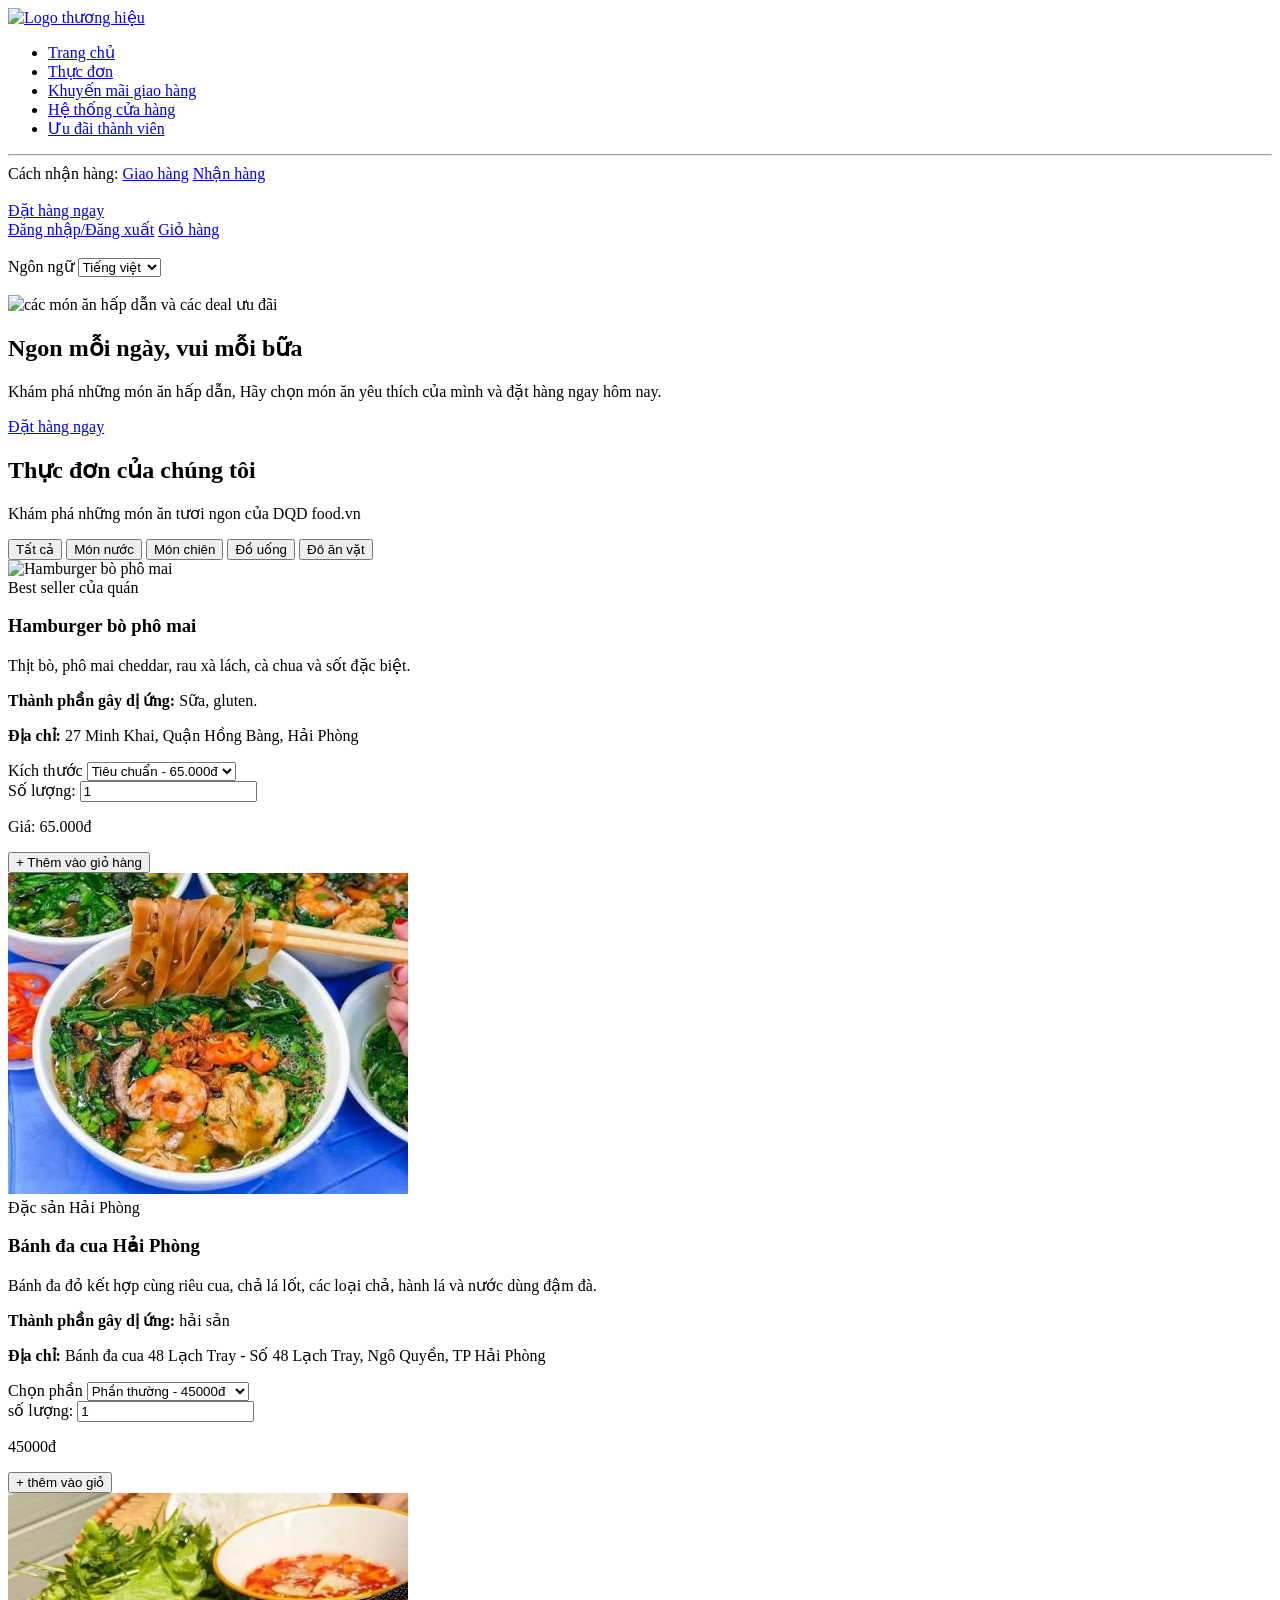
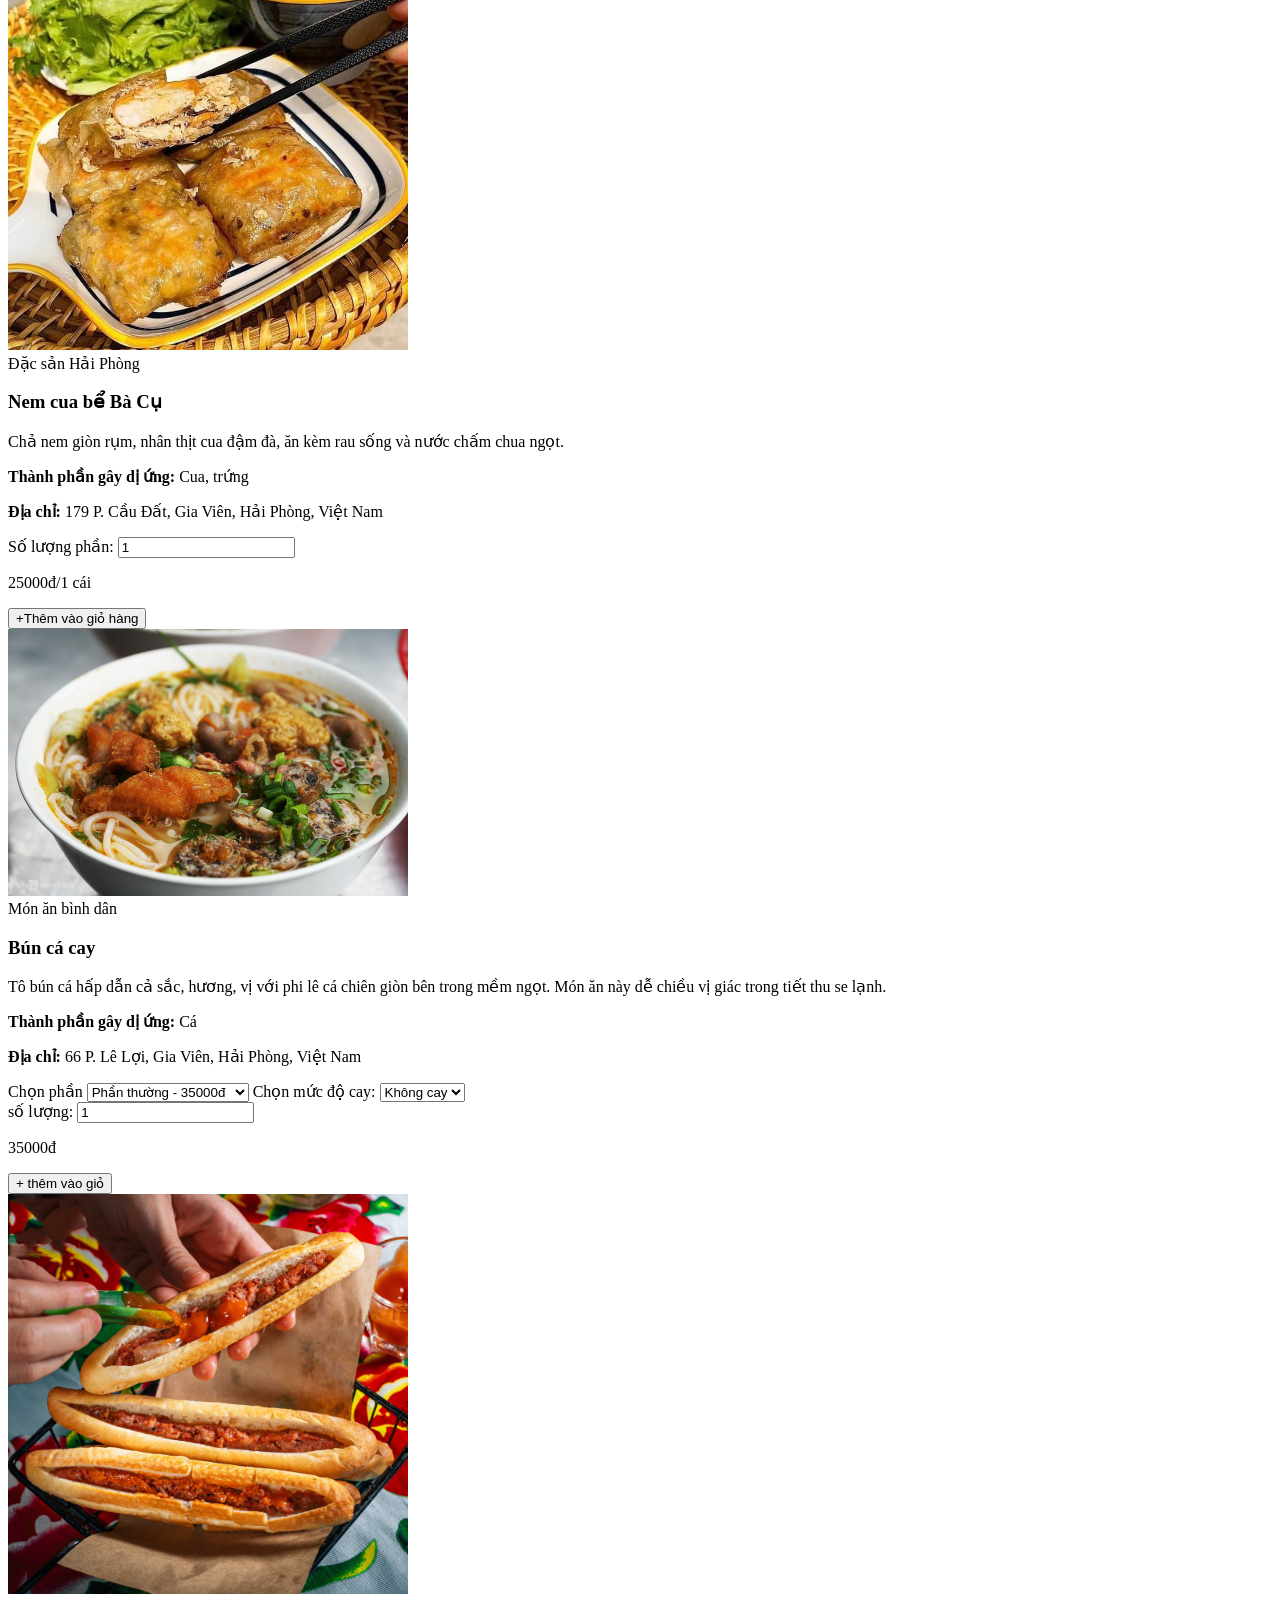
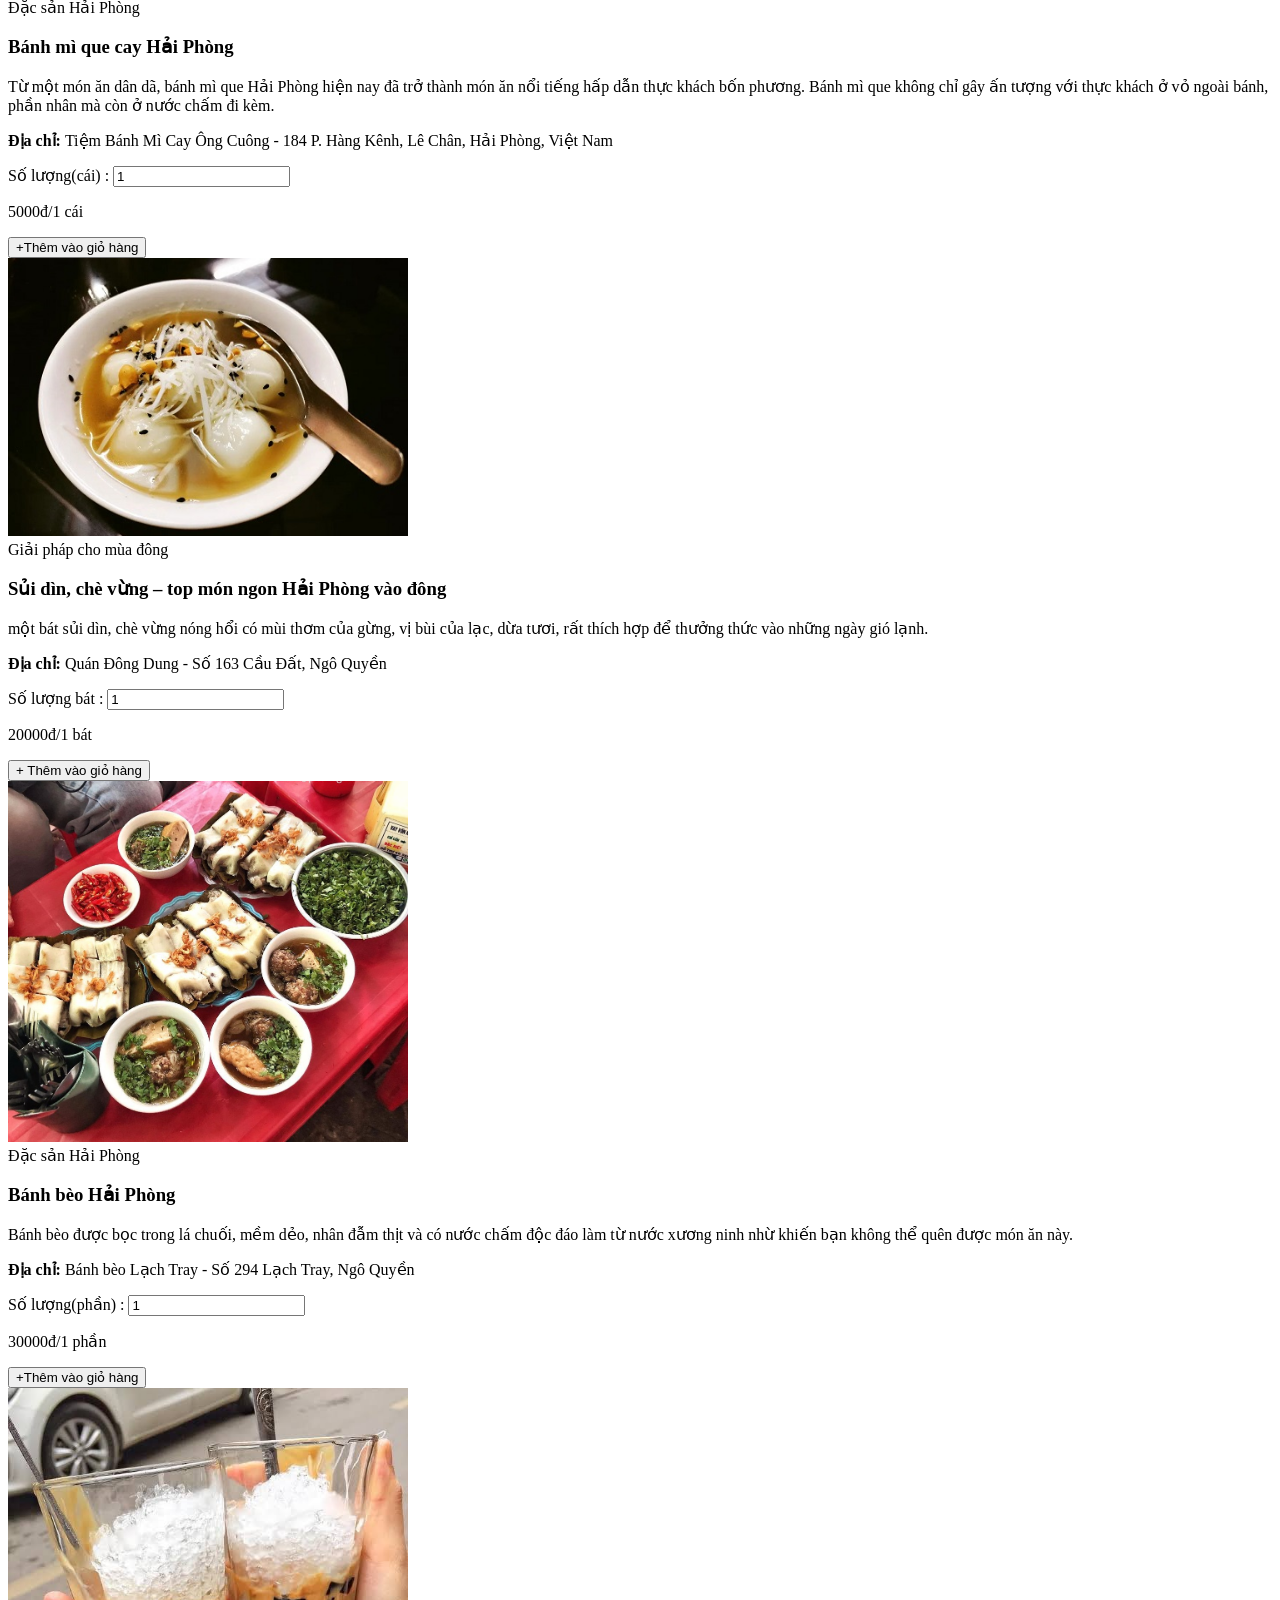
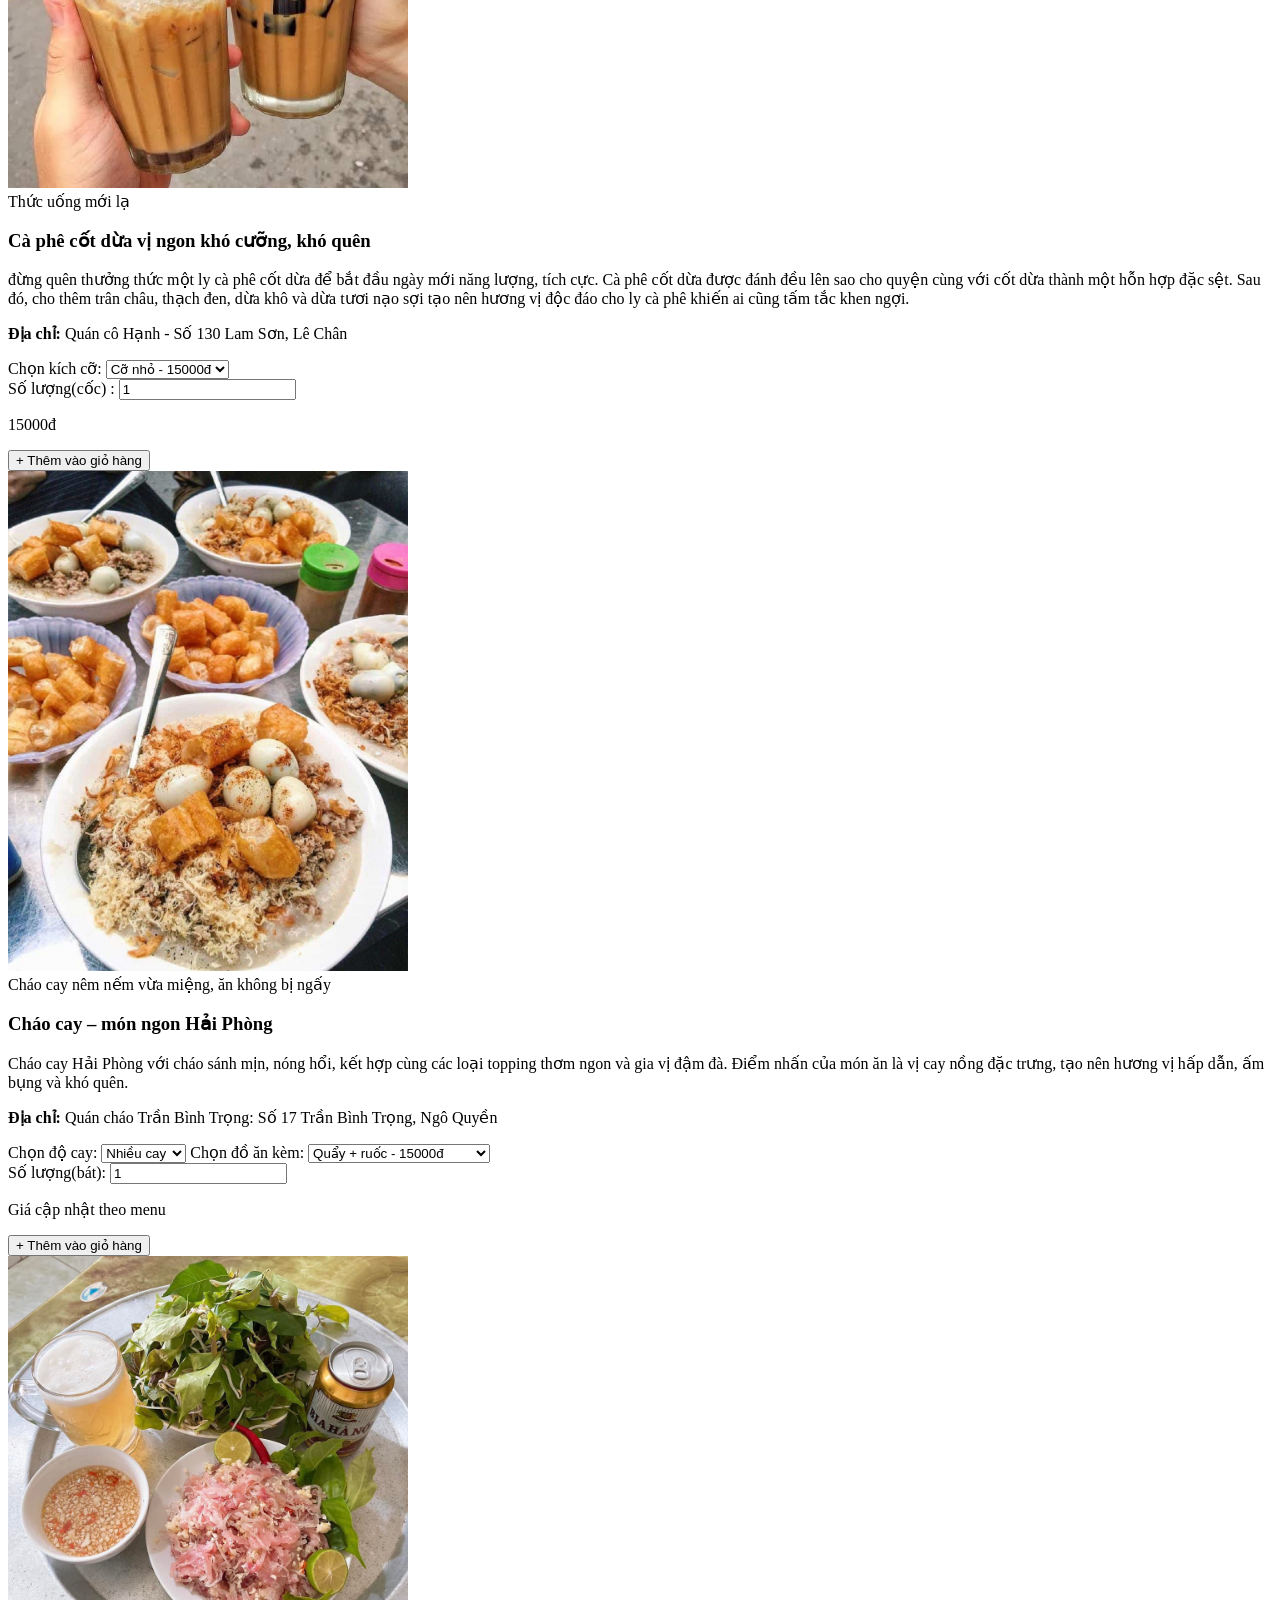
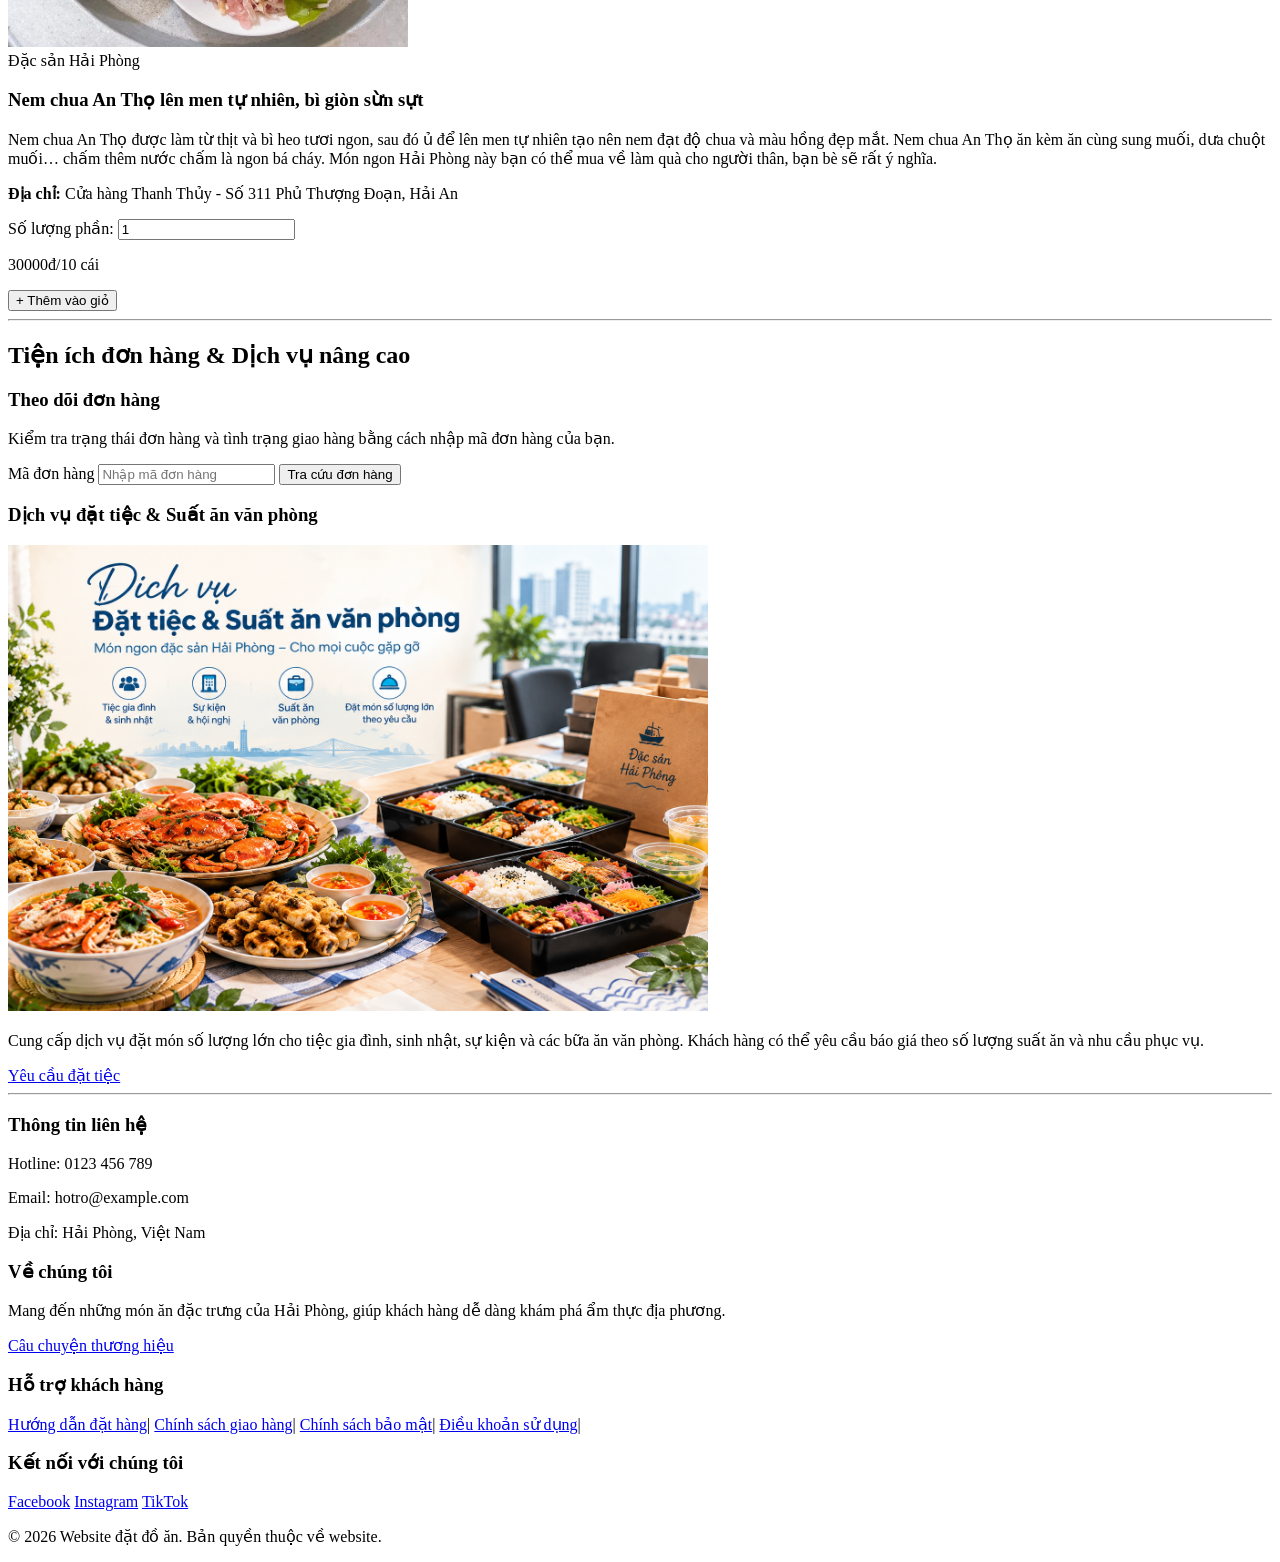
==== index.html @ fb1bc2a1 "tam thoi 10 mon ông xem qua rồi cần sửa ở đâu" ====
<!DOCTYPE html>
<html lang="en">
<head>
    <meta charset="UTF-8">
    <meta name="viewport" content="width=device-width, initial-scale=1.0">
    <title>Website đặt đồ ăn</title>
</head>
<body>
    <!--1.Thanh điều hướng và Header-->
    <header>
        <div class="logo">
            <a href="index.html">
                <img width="300px" src="D:\Vuhoangdung_106928\Gemini_Generated_Image_pt5l2mpt5l2mpt5l.png" alt="Logo thương hiệu" title="logo thương hiệu">
            </a>
        </div>
        <nav>
            <ul>
            <li><a href="index.html">Trang chủ</a></li>
            <li><a href="#menu">Thực đơn</a></li>
            <li><a href="#promotions">Khuyến mãi giao hàng</a></li>
            <li><a href="#stores">Hệ thống cửa hàng</a></li>
            <li><a href="#rewards">Ưu đãi thành viên</a></li>
            </ul>
        </nav>
        <!--Hình thức nhận hàng-->
        <hr>
        <div class="fufillment">
            <span>Cách nhận hàng: </span>
            <a href="#giaohang">Giao hàng</a>
            <a href="#nhanhang">Nhận hàng</a>
        </div>
        <br>
        <div class="nut-giaohang">
            <a href="#dathang">Đặt hàng ngay</a>
        </div>
        <!--Tài khoản và giỏi hàng-->
        <div class="user-action">
            <a href="#account">Đăng nhập/Đăng xuất</a>
            <a href="#cart">Giỏ hàng</a>
        </div>
        <br>
        <div class="language">
            <label for="language">Ngôn ngữ</label>
            <select id="language" name="language">
                <option value="vi">Tiếng việt</option>
                <option value="eng">Tiếng Anh</option>
            </select>
        </div>
        <br>
    </header>
    <!--Hero section-->
    <section class="hero">
        <div class="hero-image">
            <img src="D:\Vuhoangdung_106928\Gemini_Generated_Image_wx8ogkwx8ogkwx8o.png" alt="các món ăn hấp dẫn và các deal ưu đãi">
        </div>
        <!--Thông điệp và nút đặt hàng-->
        <div class="hero-content">
            <h1>Ngon mỗi ngày, vui mỗi bữa</h1>
            <p>
                Khám phá những món ăn hấp dẫn, Hãy chọn món ăn yêu thích của mình và đặt hàng ngay hôm nay.
            </p>
            <a href="#menu" class="btn-order">Đặt hàng ngay</a>
        </div>
    </section>
    <!--3.Danh sách món ăn-->
    <section id="menu" class="food-menu">
        <h2>Thực đơn của chúng tôi</h2>
        <p>Khám phá những món ăn tươi ngon của DQD food.vn</p>
        <button class="category=btn" data-category="all">Tất cả</button>
        <button class="category-btn" data-category="mon-nuoc">Món nước</button>
        <button class="category-btn" data-category="mon-chien">Món chiên</button>
        <button class="category-btn" data-category="do-uong">Đồ uống</button>
        <button class="category-btn" data-category="do-an-vat">Đô ăn vặt</button>
        <!--Danh sách sản phẩm-->
        <div class="food-list">
            <!--Món 1-->
            <article class="food-card" data-category="do-an-vat">
                <div class="food-image">
                    <img width="400px" src="D:\Vuhoangdung_106928\59-620x620-3.jpg" alt="Hamburger bò phô mai">
                </div>
                <div class="food-info">
                    <span class="food-tag">Best seller của quán</span>
                    <h3>Hamburger bò phô mai</h3>
                    <p class="food-description">
                        Thịt bò, phô mai cheddar, rau xà lách,
                        cà chua và sốt đặc biệt.
                    </p>
                    <p class="food-allergic">
                        <strong>Thành phần gây dị ứng: </strong>Sữa, gluten.
                    </p>
                    <p class="food-address">
                    <strong>Địa chỉ: </strong>
                    <span>27 Minh Khai, Quận Hồng Bàng, Hải Phòng </span>
                </p>
                    <div class="food-option">
                        <label for="Burger-sỉze">Kích thước</label>
                        <select id="Burger-sỉze" name="Burger-sỉze">
                            <option value="standard">Tiêu chuẩn - 65.000đ</option>
                            <option value="Large">Cỡ lớn - 85.000đ</option>
                            <option value="Small">Cỡ nhỏ - 45.000đ</option>
                        </select>   
                    </div>
                    <div class="food-bottom">
                        <label for="Burger-quanity">Số lượng: </label>
                        <input type="number" id="Burger-quanity" name="Burger-quanity" min="1" value="1">
                        <p class="food-price">Giá: 65.000đ</p>
                        <button type="button" class="btn-add">+ Thêm vào giỏ hàng</button>
                    </div>
                </div>
            </article>
        </div>
        <!--Món 2-->
        <article class="food-card" data-category="mon-nuoc">
            <div class="food-image">
                <img width="400px" src="anh html\images.jpg">
            </div>
            <div class="food-info">
                <span class="food-tag">Đặc sản Hải Phòng</span>
                <h3>Bánh đa cua Hải Phòng</h3>
                <p class="food-description">
                    Bánh đa đỏ kết hợp cùng riêu cua, chả lá lốt,
                    các loại chả, hành lá và nước dùng đậm đà.
                </p>
                <p class="food-allergic">
                    <strong>Thành phần gây dị ứng: </strong>hải sản
                </p>
                <p class="food-address">
                    <strong>Địa chỉ: </strong>
                    <span>Bánh đa cua 48 Lạch Tray - Số 48 Lạch Tray, Ngô Quyền, TP Hải Phòng</span>
                </p>
                <div class="food-option">
                    <label for="banh-da-cua-size">Chọn phần</label>
                    <select id="banh-da-cua-size" name="banh-da-cua-size">
                        <option value="45000">Phần thường - 45000đ</option>
                        <option value="65000">Phần đặc biệt - 65000đ</option>
                    </select>
                </div>
                <div class="food-option">
                    <label for="banh-da-cua-quanity">số lượng: </label>
                    <input type="number" id="banh-da-cua-quanity" name="banh-da-cua-quanity" min="1" value="1">
                </div>
                <div class="food-bottom">
                    <p class="food-price">45000đ</p>
                    <button type="button" class="btn-add">+ thêm vào giỏ</button>
                </div>
            </div>
        </article>
        <!--Món 3-->
        <article class="food-card" data-category="mon-chien">
            <div class="food-image">
                <img width="400px" src="anh html\nem-cua-be.jpg" alt="Nem cua bể Bà cụ">
            </div>
            <div class="food-info">
                <span class="food-tag">Đặc sản Hải Phòng</span>
                <h3>Nem cua bể Bà Cụ</h3>
                <p class="food-description">
                    Chả nem giòn rụm, nhân thịt cua đậm đà,
                    ăn kèm rau sống và nước chấm chua ngọt.
                </p>
                <p class="food-allergic">
                    <strong>Thành phần gây dị ứng: </strong>Cua, trứng
                </p>
                <p class="food-address">
                    <strong>Địa chỉ: </strong>
                    <span>179 P. Cầu Đất, Gia Viên, Hải Phòng, Việt Nam</span>
                </p>
            </div>
            <div class="food-option">
                <label for="nem-cua-be-quanity">Số lượng phần: </label>
                <input type="number" id="nem-cua-be-quanity" name="nem-cua-be-quanity" min="1" value="1">
            </div>
            <div class="food-bottom">
                <p class="food-price">25000đ/1 cái</p>
                <button type="button" class="btn-add">+Thêm vào giỏ hàng</button>
            </div>
        </article>
        <!--Món 4-->
        <article class="food-card" data-category="mon-nuoc">
            <div class="food-image">
                <img width="400px" src="anh html\bun-ca-cay-hai-phong-o-ha-noi-12.jpg" alt="Bún cá cay">
            </div>
            <div class="food-info">
                <span class="food-tag">Món ăn bình dân</span>
                <h3>Bún cá cay</h3>
                <p class="food-description">
                    Tô bún cá hấp dẫn cả sắc, hương, vị với phi lê cá chiên giòn bên trong mềm ngọt. Món ăn này dễ chiều vị giác trong tiết thu se lạnh.
                </p>
                <p class="food-allergic">
                    <strong>Thành phần gây dị ứng: </strong>Cá
                </p>
                <p class="food-address">
                    <strong>Địa chỉ: </strong>
                    <span>66 P. Lê Lợi, Gia Viên, Hải Phòng, Việt Nam</span>
                </p>
                <div class="food-option">
                    <label for="banh-da-cua-size">Chọn phần</label>
                    <select id="banh-da-cua-size" name="banh-da-cua-size">
                        <option value="45000">Phần thường - 35000đ</option>
                        <option value="65000">Phần đặc biệt - 50000đ</option>
                    </select>
                    <label for="bun-ca-cay-spice">Chọn mức độ cay: </label>
                    <select id="bun-ca-cay-spice" name="bun-ca-cay-spice">
                        <option value="khong-cay">Không cay</option>
                        <option value="it-cay">ít cay</option>
                        <option value="vua-cay">cay vừa</option>
                        <option value="nhieu-cay">Nhiều cay</option>
                    </select>
                </div>
                <div class="food-option">
                    <label for="bun-ca-cay-quanity">số lượng: </label>
                    <input type="number" id="bun-ca-cay-quanity" name="bun-ca-cay-quanity" min="1" value="1">
                </div>
                <div class="food-bottom">
                    <p class="food-price">35000đ</p>
                    <button type="button" class="btn-add">+ thêm vào giỏ</button>
                </div>
            </div>
        </article>
        <!--Món 5-->
        <article class="food-card" data-category="do-an-vat">
            <div class="food-image">
                <img width="400px" src="anh html\banh-mi-que-hai-phong-o-ha-noi-2.jpg" alt="Bánh mì que cay Hải Phòng">
            </div>
            <div class="food-info">
                <span class="food-tag">Đặc sản Hải Phòng</span>
                <h3>Bánh mì que cay Hải Phòng</h3>
                <p class="food-description">
                    Từ một món ăn dân dã, bánh mì que Hải Phòng hiện nay đã trở thành món ăn nổi tiếng hấp dẫn thực khách bốn phương. Bánh mì que không chỉ gây ấn tượng với thực khách ở vỏ ngoài bánh, phần nhân mà còn ở nước chấm đi kèm.
                </p>
                <p class="food-address">
                    <strong>Địa chỉ: </strong>
                    <span>Tiệm Bánh Mì Cay Ông Cuông - 184 P. Hàng Kênh, Lê Chân, Hải Phòng, Việt Nam</span>
                </p>
            </div>
            <div class="food-option">
                <label for="banh-mi-cay-quanity">Số lượng(cái) : </label>
                <input type="number" id="banh-mi-cay-quanity" name="banh-mi-cay-quanity" min="1" value="1">
            </div>
            <div class="food-bottom">
                <p class="food-price">5000đ/1 cái</p>
                <button type="button" class="btn-add">+Thêm vào giỏ hàng</button>
            </div>
        </article>
        <!--Món 7-->
        <article class="food-card" data-category="do-an-vat">
            <div class="food-image">
                <img width="400px" src="anh html\sui-din-thumb.jpg" alt="Sủi dìn">
            </div>
            <div class="food-info">
                <span class="food-tag">Giải pháp cho mùa đông</span>
                <h3>Sủi dìn, chè vừng – top món ngon Hải Phòng vào đông</h3>
                <p class="food-description">
                    một bát sủi dìn, chè vừng nóng hổi có mùi thơm của  gừng, vị bùi của lạc, dừa tươi, rất thích hợp để thưởng thức vào những ngày gió lạnh.
                <p class="food-address">
                    <strong>Địa chỉ: </strong>
                    <span>Quán Đông Dung - Số 163 Cầu Đất, Ngô Quyền</span>
                </p>
            </div>
            <div class="food-option">
                <label for="sui-din-quanity">Số lượng bát : </label>
                <input type="number" id="sui-din-quanity" name="sui-din-quanity" min="1" value="1">
            </div>
            <div class="food-bottom">
                <p class="food-price">20000đ/1 bát</p>
                <button type="button" class="btn-add">+ Thêm vào giỏ hàng</button>
            </div>
        </article>
        <!--Món 8-->
        <article class="food-card" data-category="do-an-vat">
            <div class="food-image">
                <img width="400px" src="anh html\mon-ngon-hai-phong-6.jpg" alt="Bánh mì que cay Hải Phòng">
            </div>
            <div class="food-info">
                <span class="food-tag">Đặc sản Hải Phòng</span>
                <h3>Bánh bèo Hải Phòng</h3>
                <p class="food-description">
                    Bánh bèo được bọc trong lá chuối, mềm dẻo, nhân đẫm thịt và có nước chấm độc đáo làm từ nước xương ninh nhừ khiến bạn không thể quên được món ăn này.
                <p class="food-address">
                    <strong>Địa chỉ: </strong>
                    <span>Bánh bèo Lạch Tray - Số 294 Lạch Tray, Ngô Quyền</span>
                </p>
            </div>
            <div class="food-option">
                <label for="banh-beo-quanity">Số lượng(phần) : </label>
                <input type="number" id="banh-beo-quanity" name="banh-beo-quanity" min="1" value="1">
            </div>
            <div class="food-bottom">
                <p class="food-price">30000đ/1 phần</p>
                <button type="button" class="btn-add">+Thêm vào giỏ hàng</button>
            </div>
            <!--Món 8-->
            <article class="food-card" data-category="do-uong">
            <div class="food-image">
                <img width="400px" src="anh html\images (1).jpg" alt="Cà phê cốt dừa">
            </div>
            <div class="food-info">
                <span class="food-tag">Thức uống mới lạ</span>
                <h3>Cà phê cốt dừa vị ngon khó cưỡng, khó quên</h3>
                <p class="food-description">
                    đừng quên thưởng thức một ly cà phê cốt dừa để bắt đầu ngày mới năng lượng, tích cực. Cà phê cốt dừa được đánh đều lên sao cho quyện cùng với cốt dừa thành một hỗn hợp đặc sệt. Sau đó, cho thêm trân châu, thạch đen, dừa khô và dừa tươi nạo sợi tạo nên hương vị độc đáo cho ly cà phê khiến ai cũng tấm tắc khen ngợi.
                <p class="food-address">
                    <strong>Địa chỉ: </strong>
                    <span>Quán cô Hạnh - Số 130 Lam Sơn, Lê Chân</span>
                </p>
            </div>
            <div class="food-option">
                <label for="ca-phe-size">Chọn kích cỡ: </label>
                <select id="ca-phe-size" name="ca-phe-size">
                    <option value="Nho">Cỡ nhỏ - 15000đ</option>
                    <option value="To">Cỡ to - 60000đ</option>
                </select>
            </div>
            <div class="food-option">
                <label for="ca-phe-quanity">Số lượng(cốc) : </label>
                <input type="number" id="ca-phe-quanity" name="ca-phe-quanity" min="1" value="1">
            </div>
            <div class="food-bottom">
                <p class="food-price">15000đ</p>
                <button type="button" class="btn-add">+ Thêm vào giỏ hàng</button>
            </div>
        </article>
            <!--Món 9-->
            <article class="food-card" data-category="mon-nuoc">
            <div class="food-image">
                <img width="400px" src="anh html\mon-ngon-hai-phong-14.jpg" alt="Cháo cay Hải Phòng">
            </div>
            <div class="food-info">
                <span class="food-tag">Cháo cay nêm nếm vừa miệng, ăn không bị ngấy</span>
                <h3>Cháo cay – món ngon Hải Phòng</h3>
                <p class="food-description">
                    Cháo cay Hải Phòng với cháo sánh mịn, nóng hổi,
                    kết hợp cùng các loại topping thơm ngon và gia vị
                    đậm đà. Điểm nhấn của món ăn là vị cay nồng đặc trưng,
                    tạo nên hương vị hấp dẫn, ấm bụng và khó quên.
                <p class="food-address">
                    <strong>Địa chỉ: </strong>
                    <span>Quán cháo Trần Bình Trọng: Số 17 Trần Bình Trọng, Ngô Quyền</span>
                </p>
            </div>
            <div class="food-option">
                <label for="chao-spice">Chọn độ cay: </label>
                <select id="chao-spice" name="chao-spice">
                    <option value="nhieu-cay">Nhiều cay</option>
                    <option value="vua-cay">cay vừa</option>
                    <option value="it-cay">Ít cay</option>
                    <option value="khong-cay">Không cay</option>
                </select>
                <label for="chao-topping">Chọn đồ ăn kèm: </label>
                <select id="chao-topping" name="chao-topping">
                    <option value="quay-ruoc">Quẩy + ruốc - 15000đ</option>
                    <option value="moc-nhi=thit">Mộc nhĩ + thịt - 25000đ</option>
                    <option value="chao-truyen-thong">Cháo truyền thống - 5000đ</option>
                    <option value="tiet-long">Tiết + lòng - 30000đ</option>
                </select>
            </div>
            <div class="food-option">
                <label for="chao-quanity">Số lượng(bát): </label>
                <input type="number" id="chao-quanity" name="chao-quanity" min="1" value="1">
            </div>
            <div class="food-bottom">
                <p class="food-price">Giá cập nhật theo menu</p>
                <button type="button" class="btn-add">+ Thêm vào giỏ hàng</button>
            </div>
        </article>
        
<!-- Món 10 -->
<article class="food-card" data-category="mon-an-vat">
    <div class="food-image">
        <img width="400px" src="anh html\mon-ngon-hai-phong-16.jpg" alt="Nem chua An Thọ Hải Phòng">
    </div>

    <div class="food-info">
        <span class="food-tag tag-bestseller">Đặc sản Hải Phòng</span>
        <h3>Nem chua An Thọ lên men tự nhiên, bì giòn sừn sựt</h3>
        <p class="food-description">
            Nem chua An Thọ được làm từ thịt và bì heo tươi ngon, sau đó ủ để lên men tự nhiên tạo nên nem đạt độ chua và màu hồng đẹp mắt. Nem chua An Thọ ăn kèm ăn cùng sung muối, dưa chuột muối… chấm thêm nước chấm là ngon bá cháy. Món ngon Hải Phòng này bạn có thể mua về làm quà cho người thân, bạn bè sẽ rất ý nghĩa.
        </p>
        <p class="food-address">
            <strong>Địa chỉ:</strong>
            <span>Cửa hàng Thanh Thủy - Số 311 Phủ Thượng Đoạn, Hải An</span>
        </p>
        <div class="food-options">
            <label for="nem-chua-an-tho-quantity">Số lượng phần:</label>
            <input type="number"id="nem-chua-an-tho-quantity" name="nem-chua-an-tho-quantity" min="1" value="1">
        </div>
        <div class="food-bottom">
            <p class="food-price">30000đ/10 cái</p>
            <button type="button" class="btn-add">+ Thêm vào giỏ </button>
        </div>
    </div>
</article>
    </section>
    <hr>
    <!--5. TIỆN ÍCH ĐƠN HÀNG & DỊCH VỤ NÂNG CAO-->
    <section class="order-service">
        <h2>Tiện ích đơn hàng & Dịch vụ nâng cao</h2>
        <!--Theo dỗi đơn hàng-->
        <div class="order-tracking">
            <h3>Theo dõi đơn hàng</h3>
            <p>
                Kiểm tra trạng thái đơn hàng và tình trạng giao hàng
                bằng cách nhập mã đơn hàng của bạn. 
            </p>
            <form>
                <label for="order-code">Mã đơn hàng</label>
                <input type="text" id="order-code" name="order-code" placeholder="Nhập mã đơn hàng">
                <button type="submit">Tra cứu đơn hàng</button>
            </form>
        </div>
        <!--Dịch vụ đặt tiệc-->
        <div class="catering-service">
            <h3>Dịch vụ đặt tiệc & Suất ăn văn phòng</h3>
            <img width="700px" src="anh html\Vietnamese Office Catering Feast.png" alt="Dịch vụ đặt tiệc và suất ăn văn phòng">
            <p>
                  Cung cấp dịch vụ đặt món số lượng lớn cho tiệc gia đình,
                  sinh nhật, sự kiện và các bữa ăn văn phòng.
                  Khách hàng có thể yêu cầu báo giá theo số lượng suất ăn
                  và nhu cầu phục vụ.
            </p>
            <a href="dattiec.html" class="btn-catering">Yêu cầu đặt tiệc</a>
        </div>
    </section>
    <hr>
<!-- KHU VỰC CHÂN TRANG -->
<footer class="footer">

    <div class="footer-container">

        <!-- THÔNG TIN LIÊN HỆ -->
        <div class="footer-section">
            <h3>Thông tin liên hệ</h3>
            <p>Hotline: 0123 456 789</p>
            <p>Email: hotro@example.com</p>
            <p>Địa chỉ: Hải Phòng, Việt Nam</p>
        </div>

        <!-- VỀ CHÚNG TÔI -->
        <div class="footer-section">
            <h3>Về chúng tôi</h3>
            <p>
                Mang đến những món ăn đặc trưng của Hải Phòng,
                giúp khách hàng dễ dàng khám phá ẩm thực địa phương.
            </p>
            <a href="gioi-thieu.html">Câu chuyện thương hiệu</a>
        </div>
        <!-- HỖ TRỢ KHÁCH HÀNG -->
        <div class="footer-section">
            <h3>Hỗ trợ khách hàng</h3>
            <a href="huong-dan-dat-hang.html">Hướng dẫn đặt hàng</a>|
            <a href="chinh-sach-giao-hang.html">Chính sách giao hàng</a>|
            <a href="chinh-sach-bao-mat.html">Chính sách bảo mật</a>|
            <a href="dieu-khoan.html">Điều khoản sử dụng</a>|
        </div>
        <!-- MẠNG XÃ HỘI -->
        <div class="footer-section">
            <h3>Kết nối với chúng tôi</h3>
            <a href="#">Facebook</a>
            <a href="#">Instagram</a>
            <a href="#">TikTok</a>
        </div>
    </div>
    <div class="footer-bottom">
        <p>
            &copy; 2026 Website đặt đồ ăn.
            Bản quyền thuộc về website.
        </p>
    </div>
</footer>
</body>
</html>
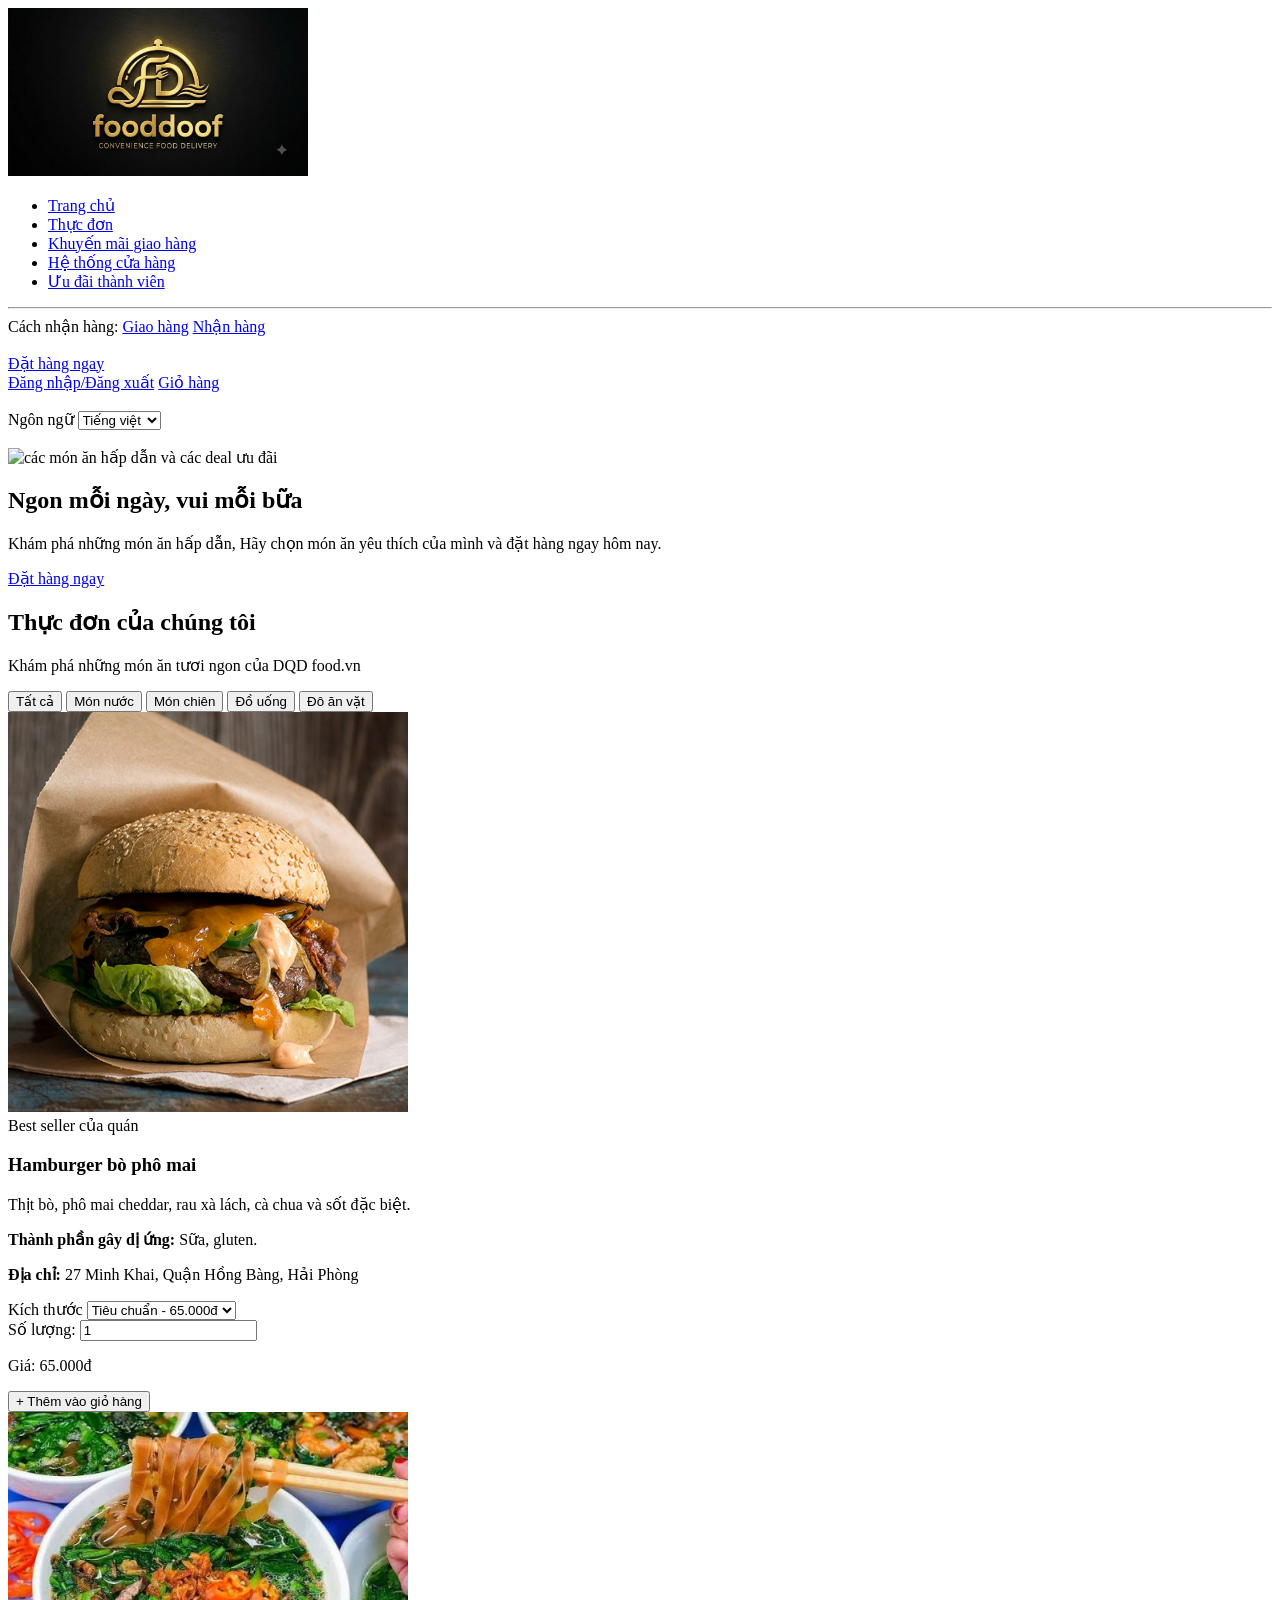
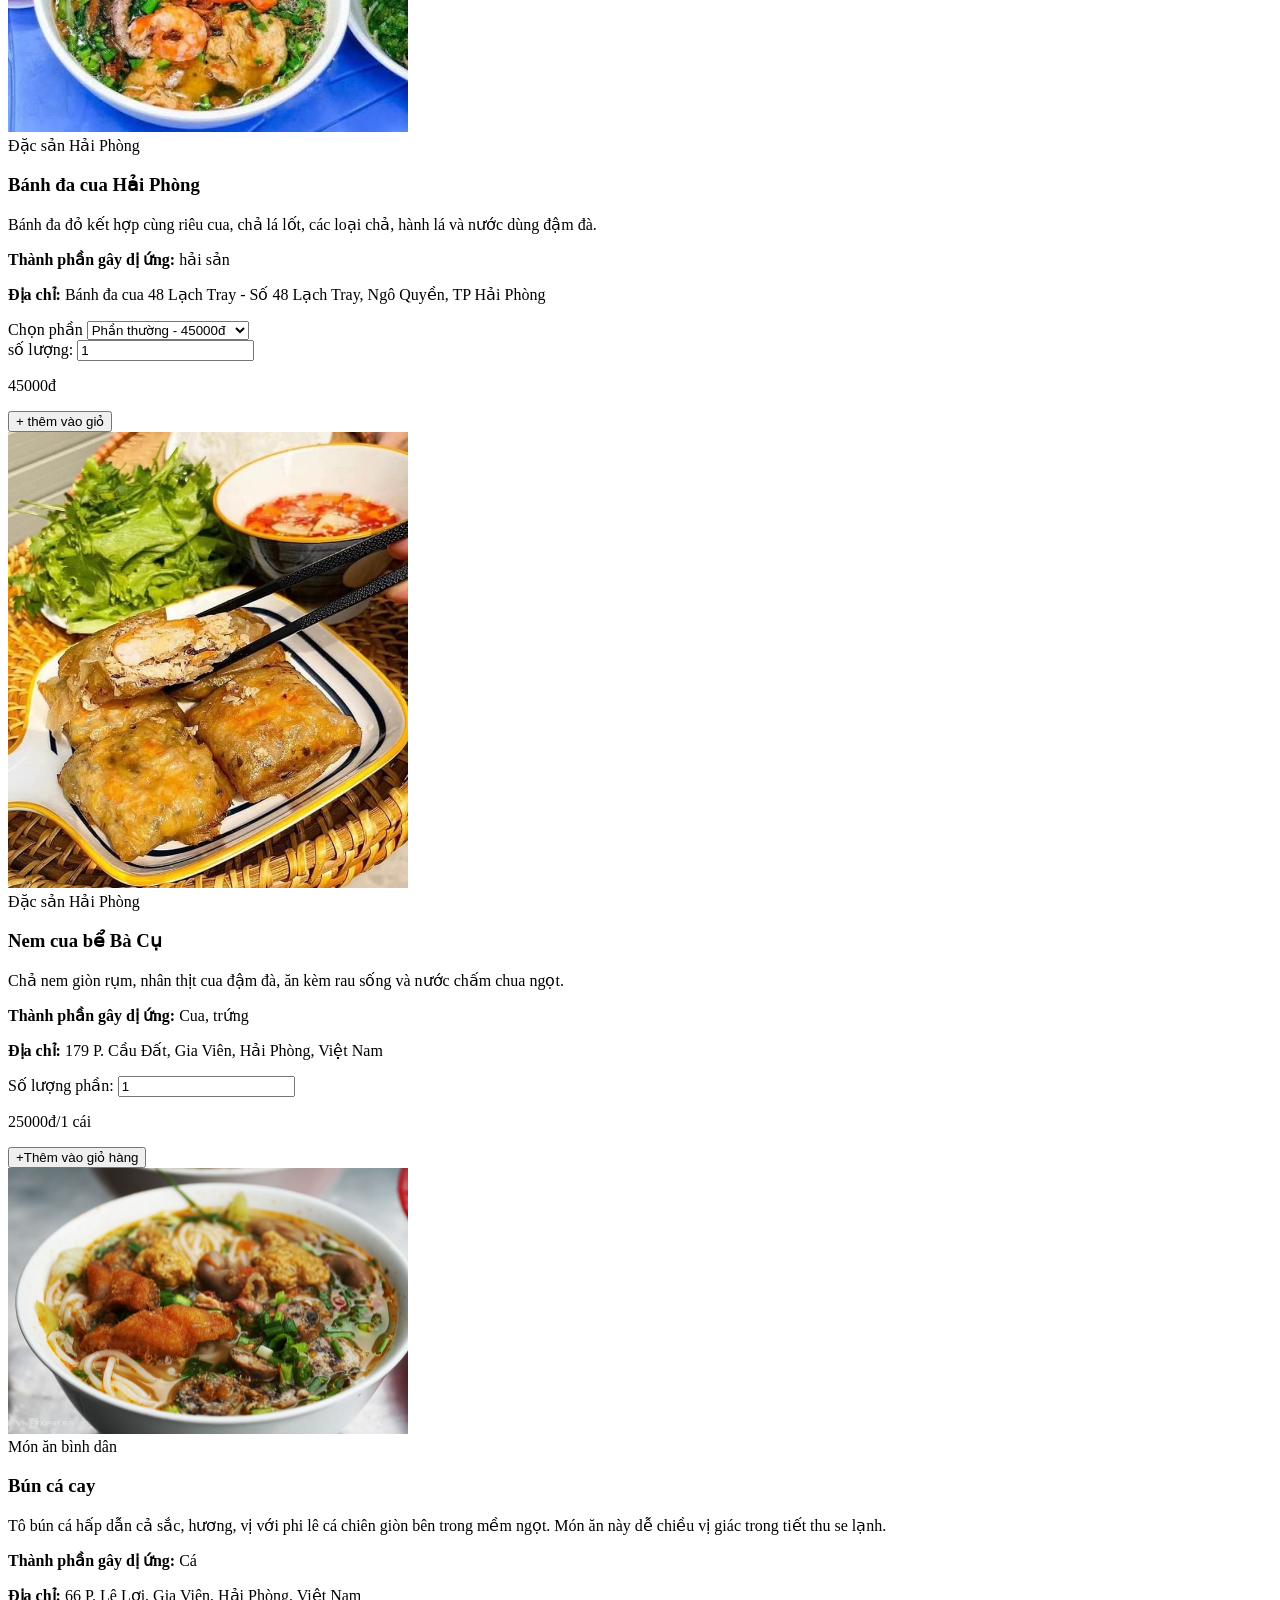
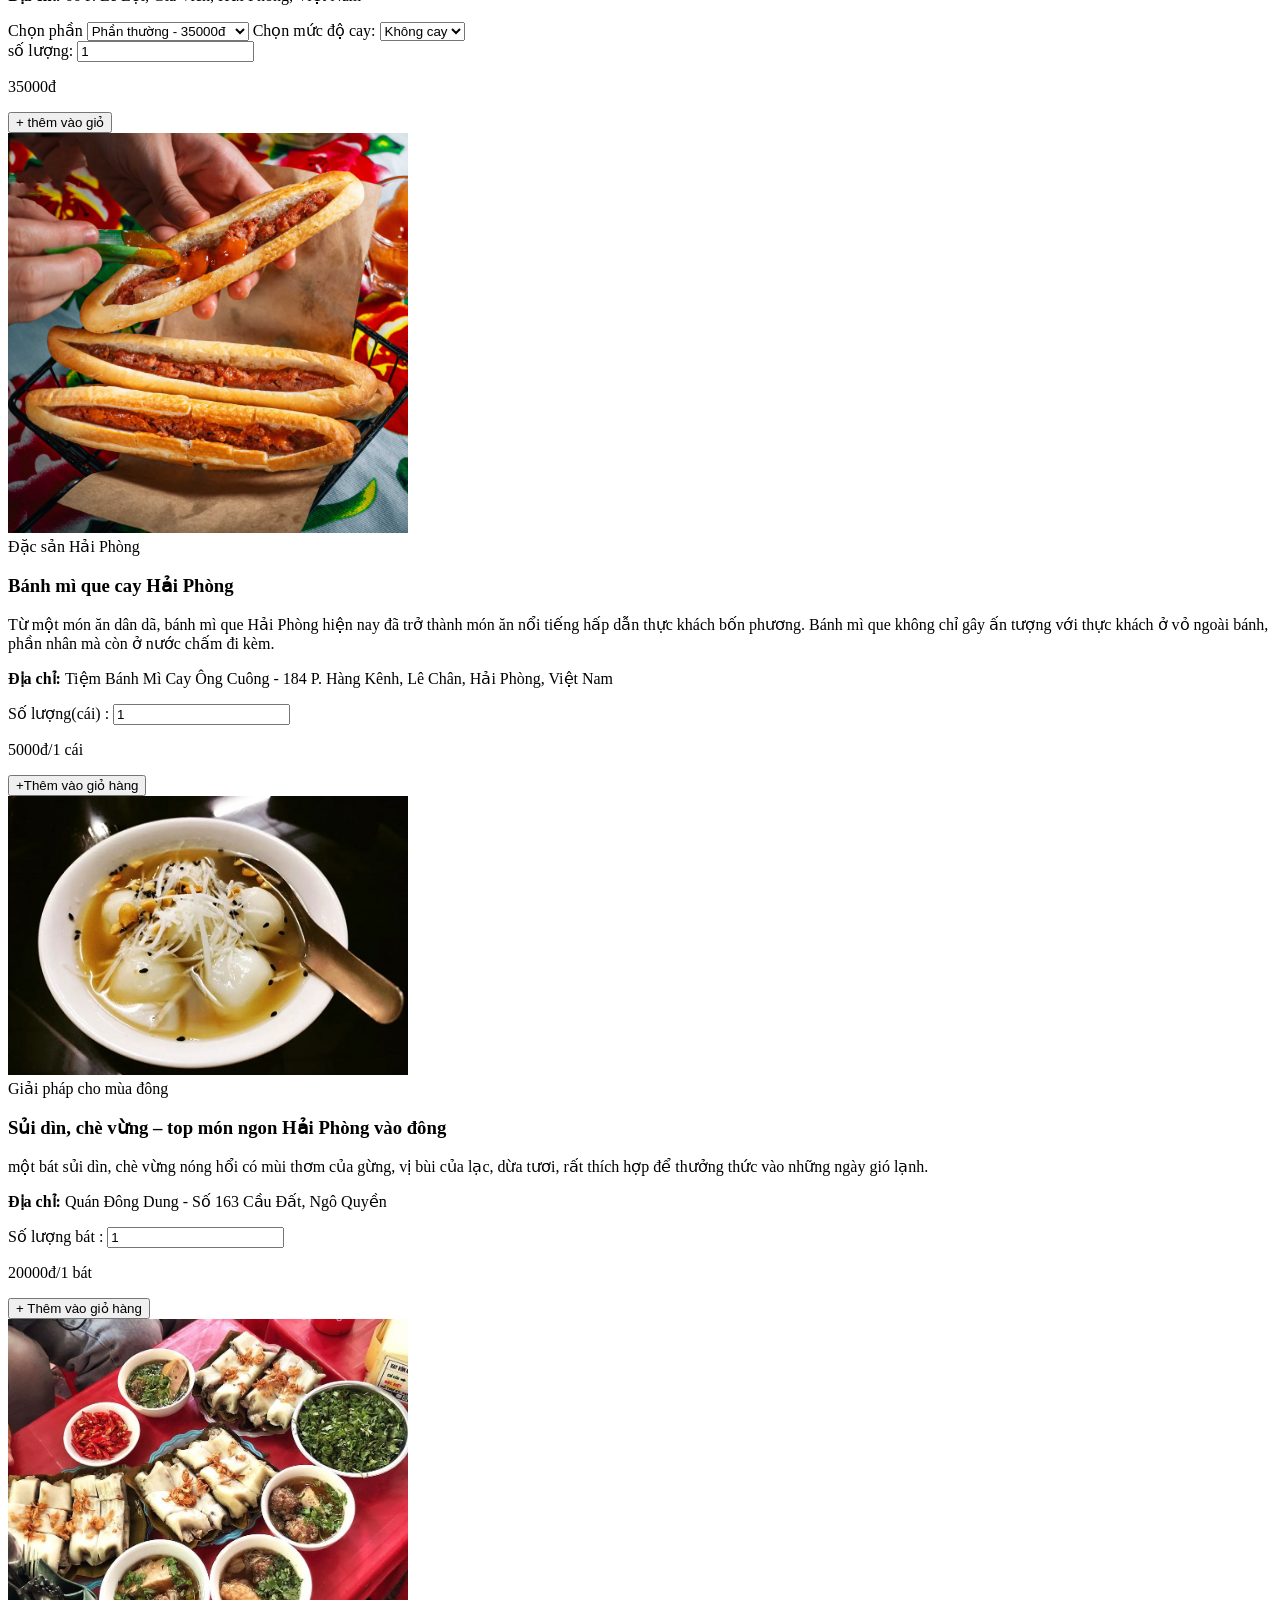
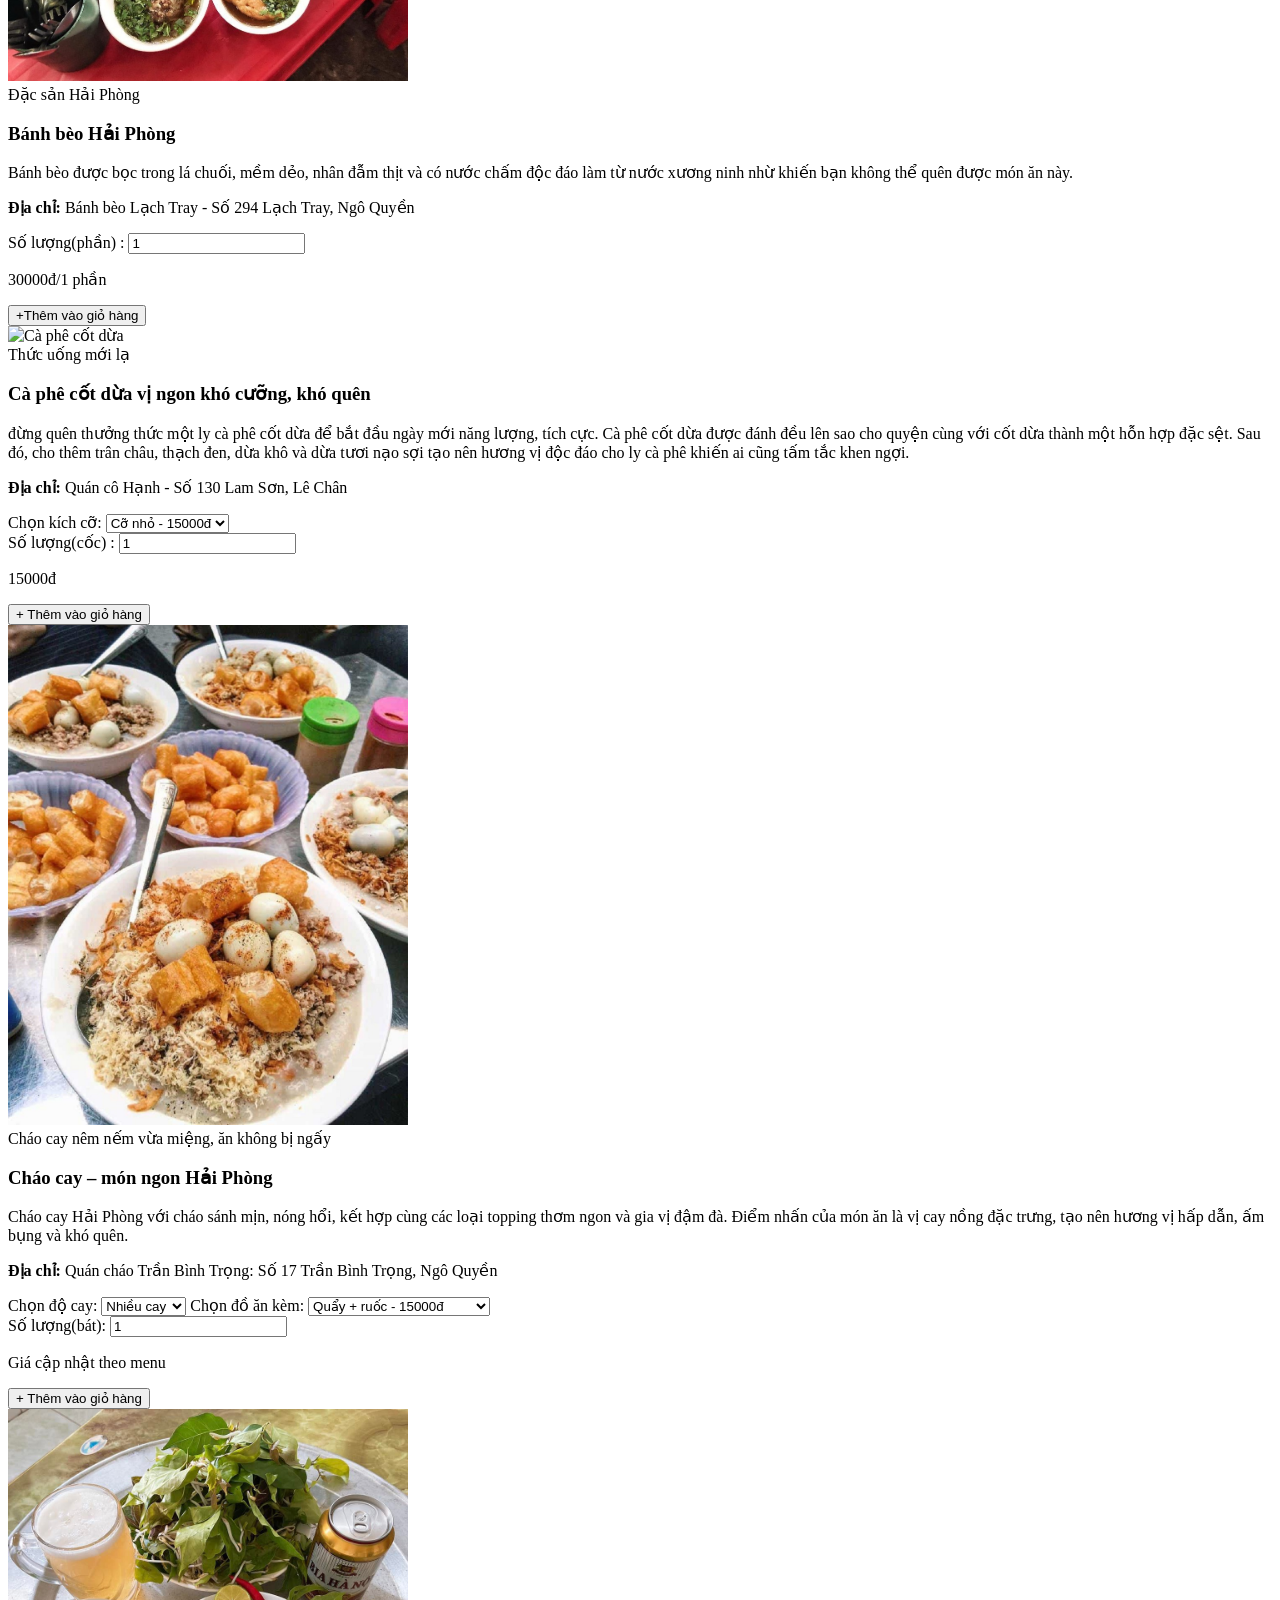
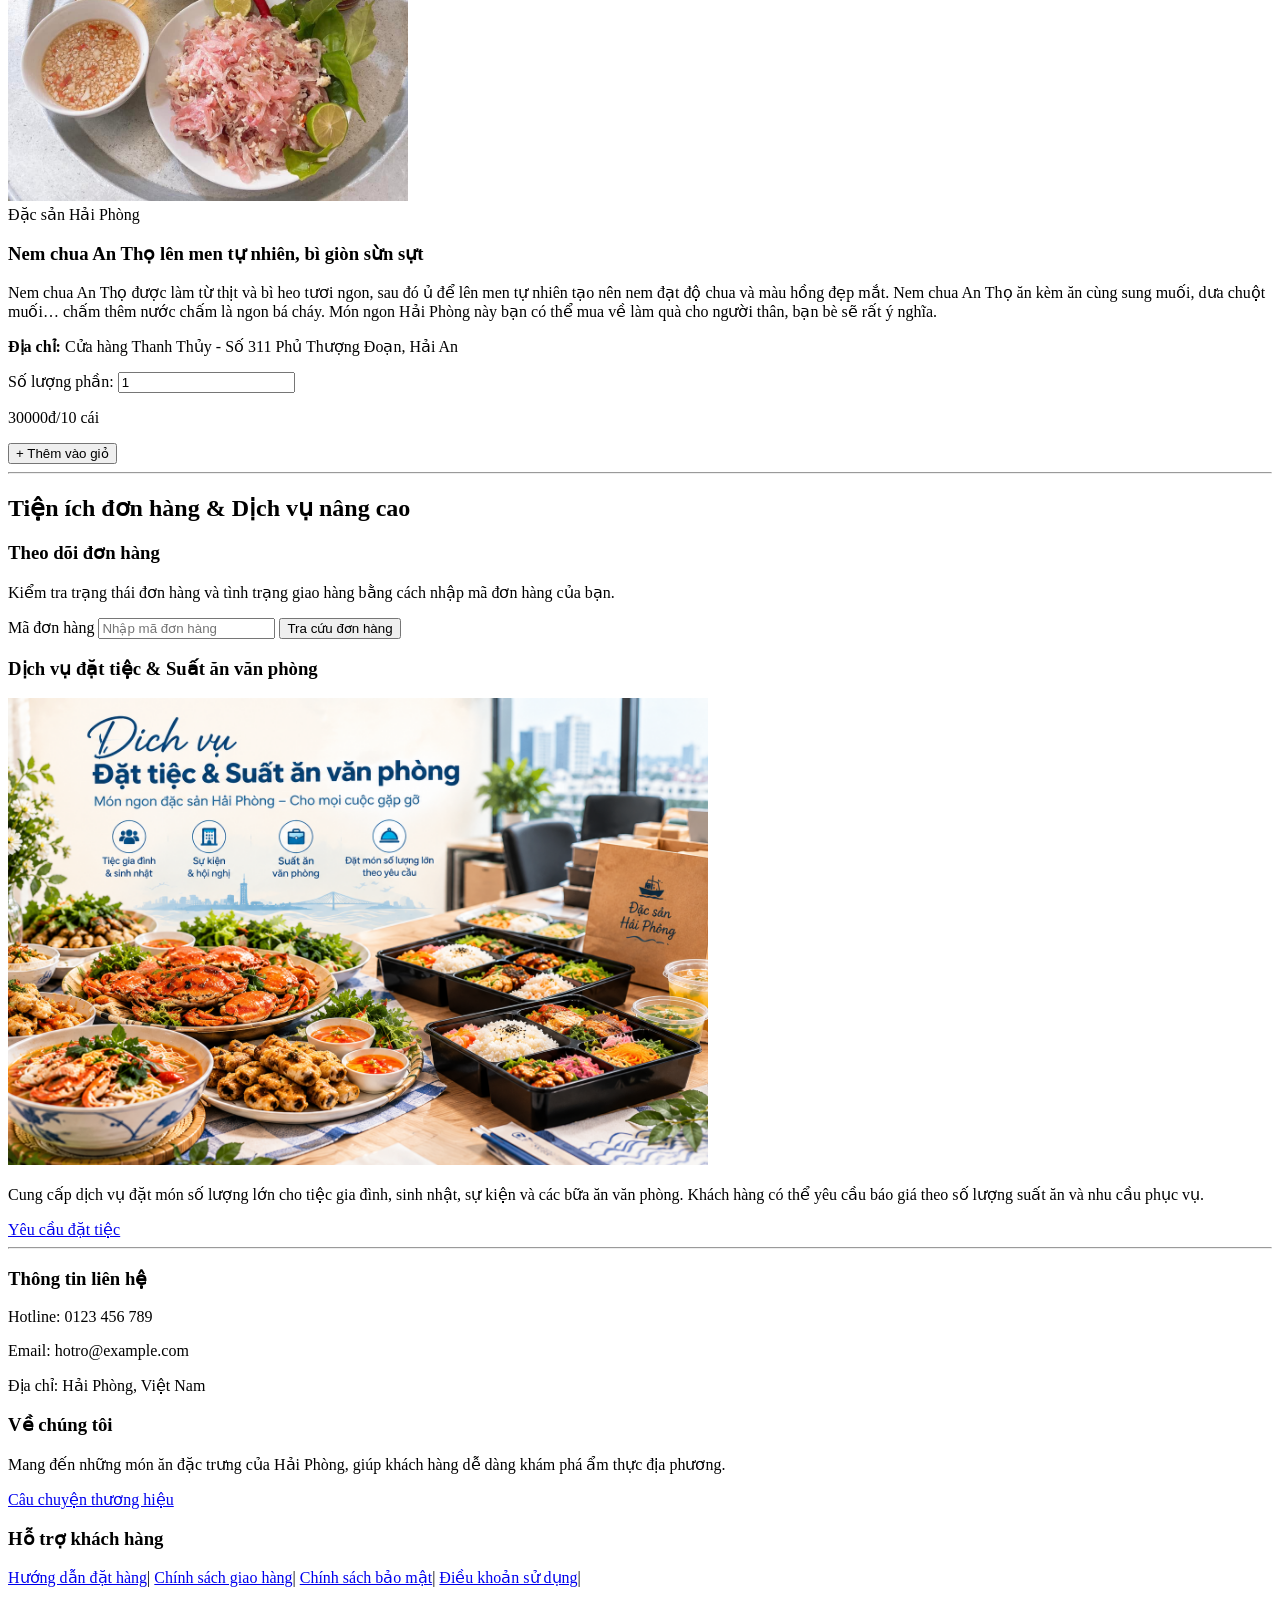
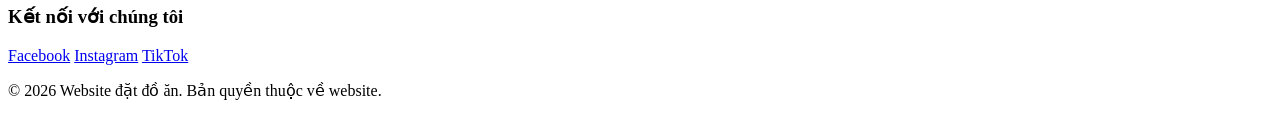
==== commit 718d09e8: "xem anh dc chua" ====
--- a/index.html
+++ b/index.html
@@ -10,7 +10,7 @@
     <header>
         <div class="logo">
             <a href="index.html">
-                <img width="300px" src="D:\Vuhoangdung_106928\Gemini_Generated_Image_pt5l2mpt5l2mpt5l.png" alt="Logo thương hiệu" title="logo thương hiệu">
+                <img width="300px" src="anh html\images\1793013929461_8924446136831943708_g6147288263816683401_651cab4cb875ba927a2cfc3bd7e672c3.jpg" alt="Logo thương hiệu" title="logo thương hiệu">
             </a>
         </div>
         <nav>
@@ -76,7 +76,7 @@
             <!--Món 1-->
             <article class="food-card" data-category="do-an-vat">
                 <div class="food-image">
-                    <img width="400px" src="D:\Vuhoangdung_106928\59-620x620-3.jpg" alt="Hamburger bò phô mai">
+                    <img width="400px" src="anh html\images\59-620x620-3.jpg" alt="Hamburger bò phô mai">
                 </div>
                 <div class="food-info">
                     <span class="food-tag">Best seller của quán</span>
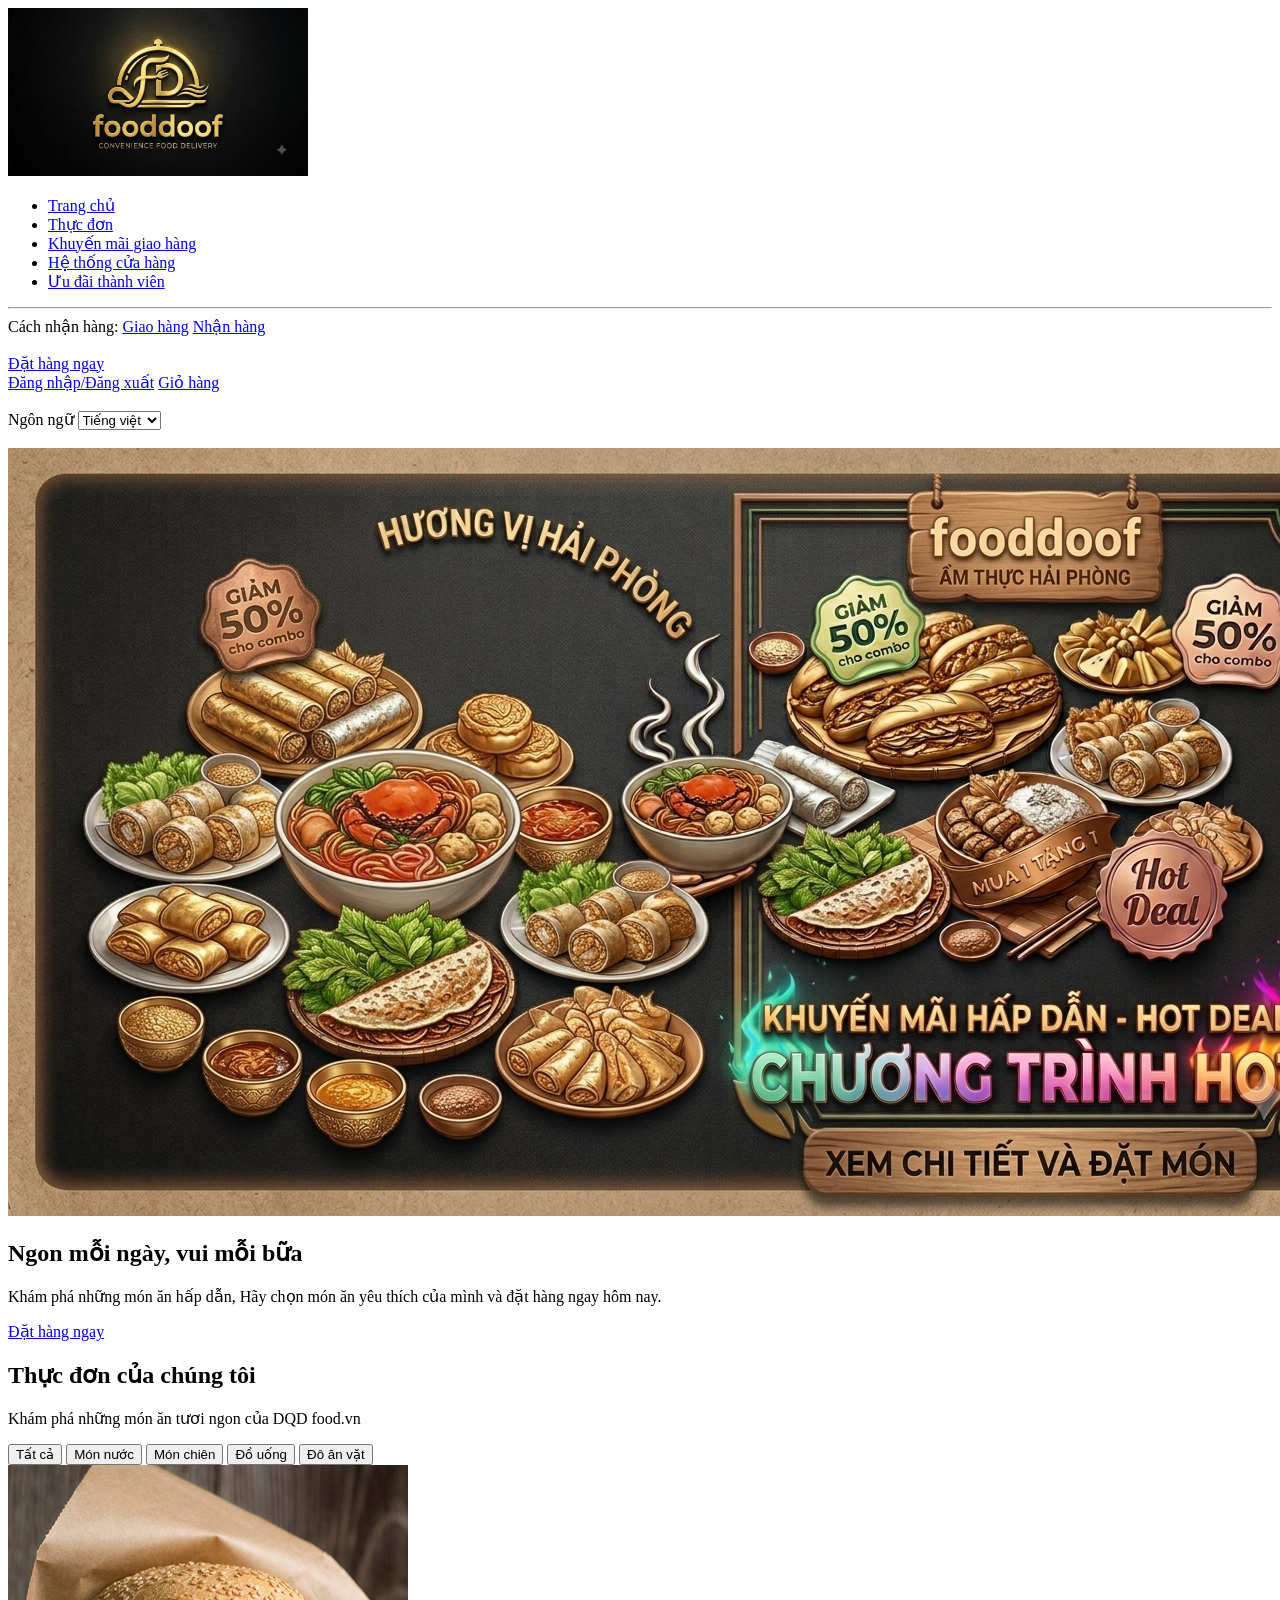
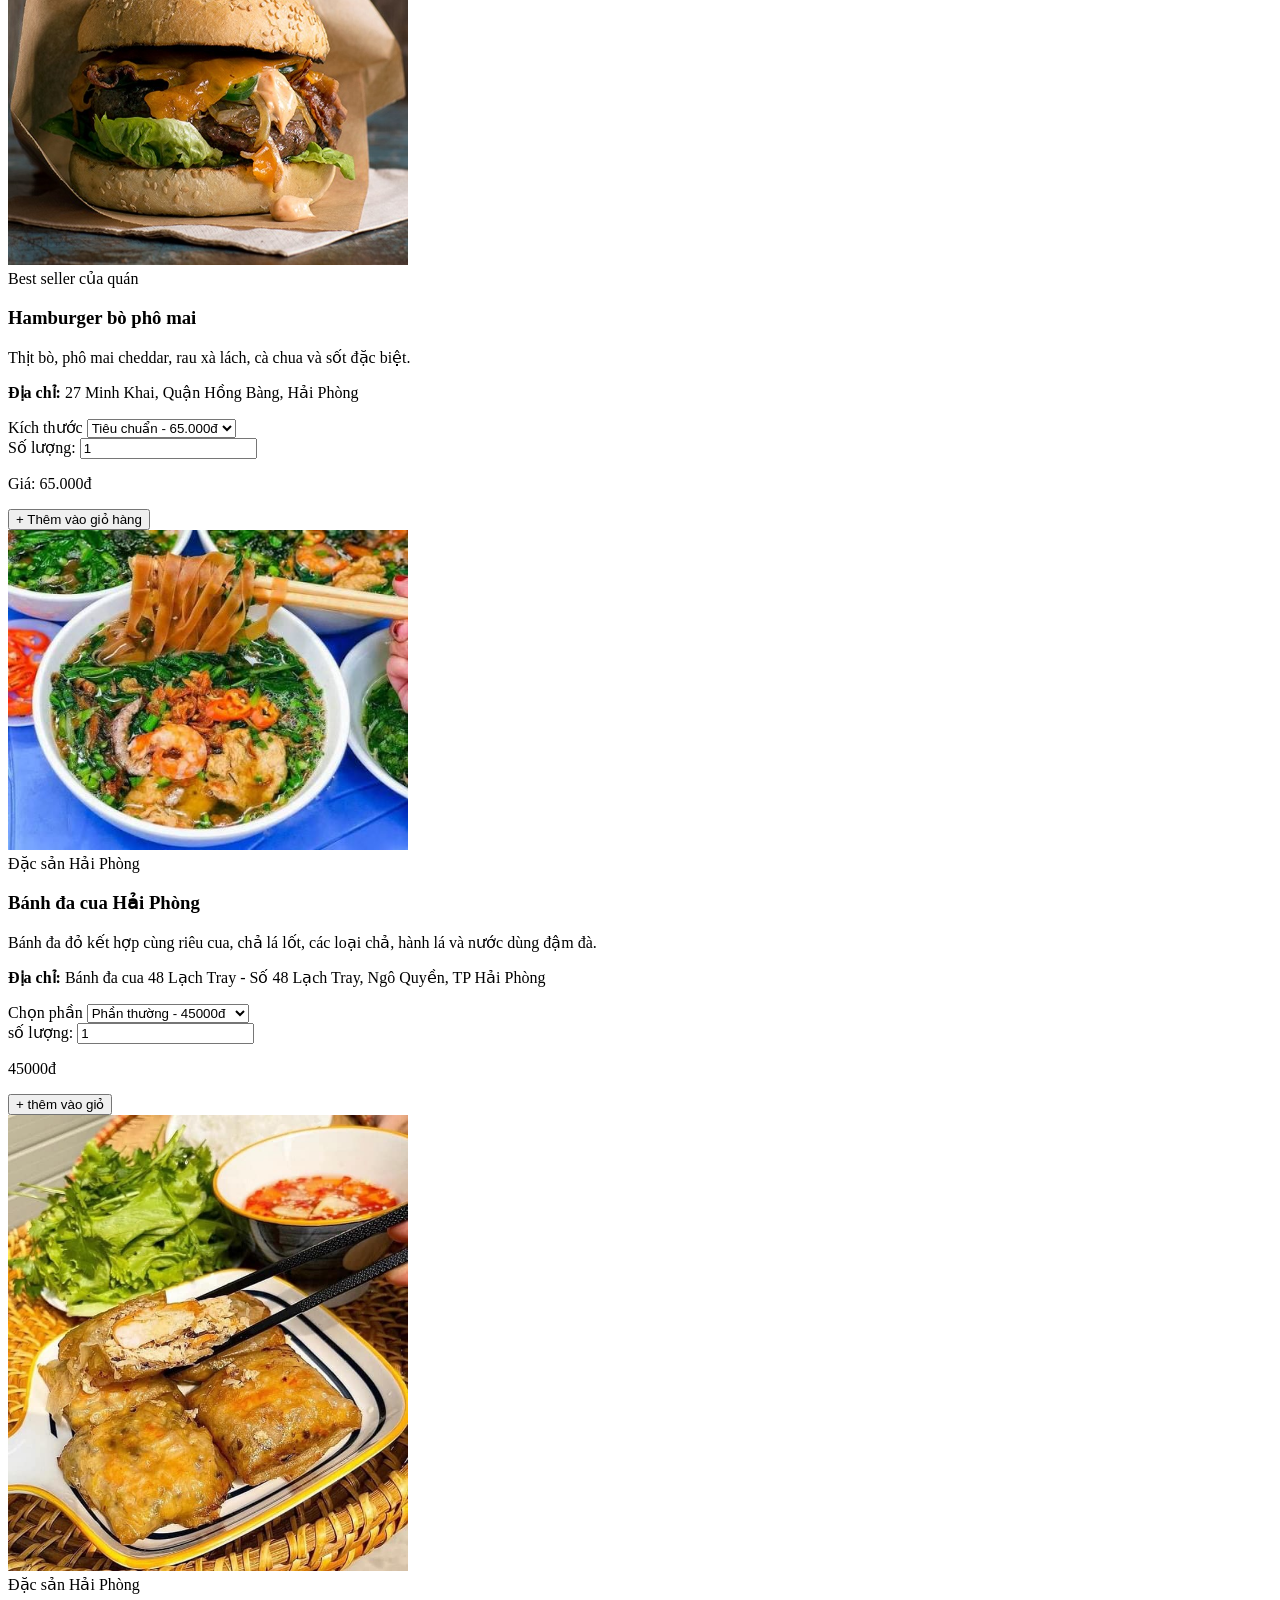
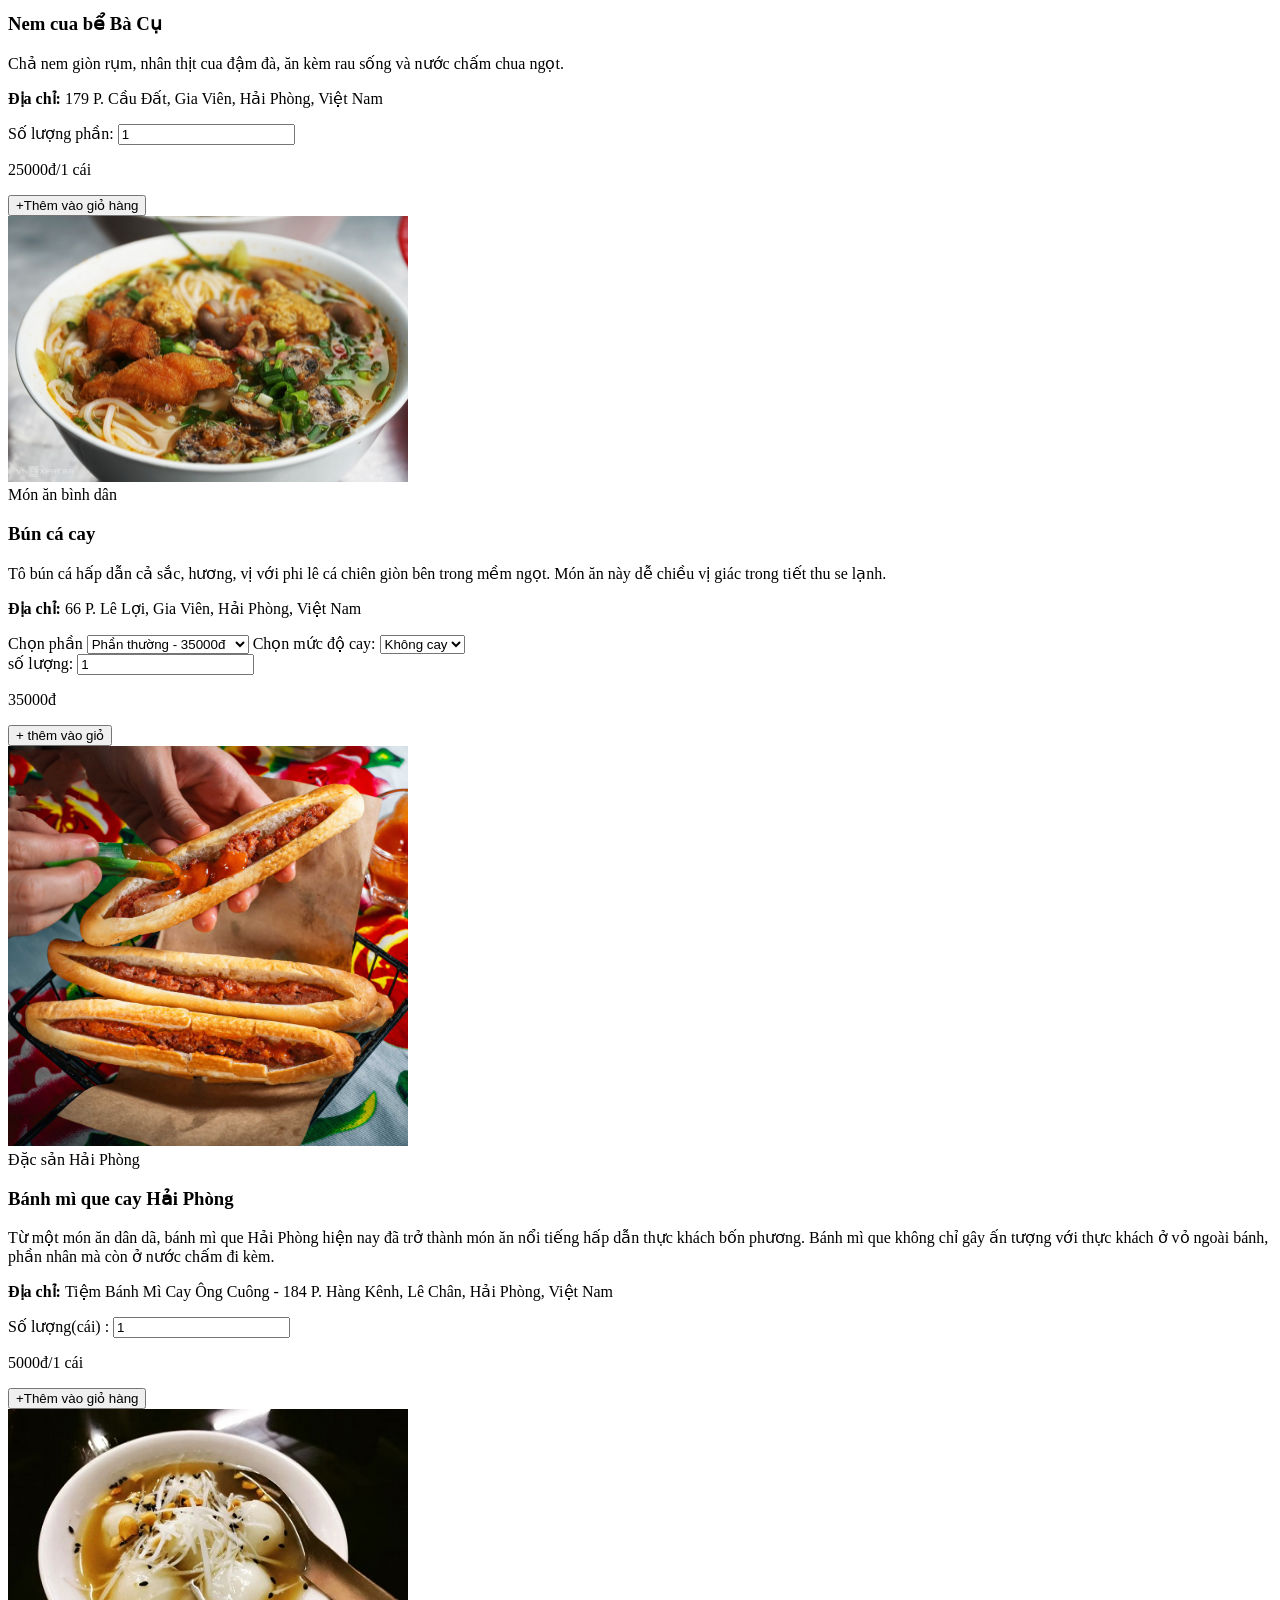
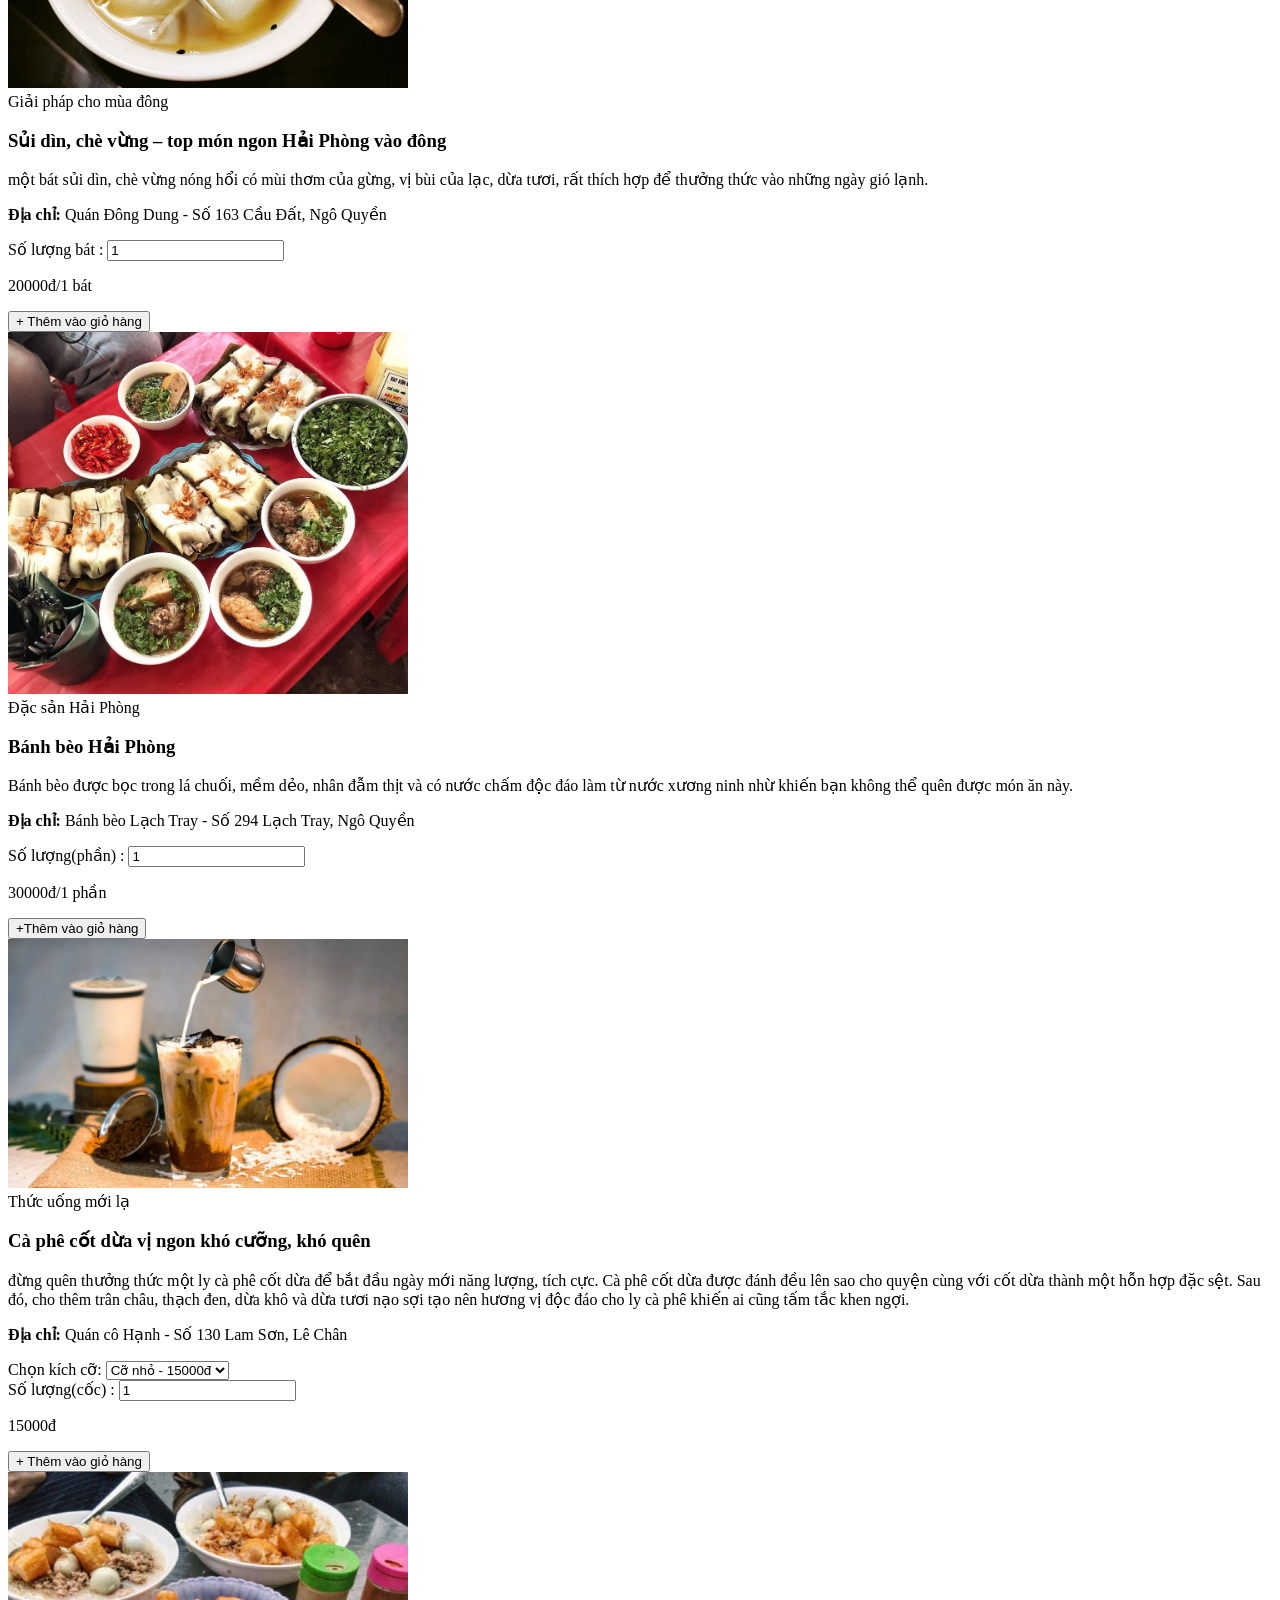
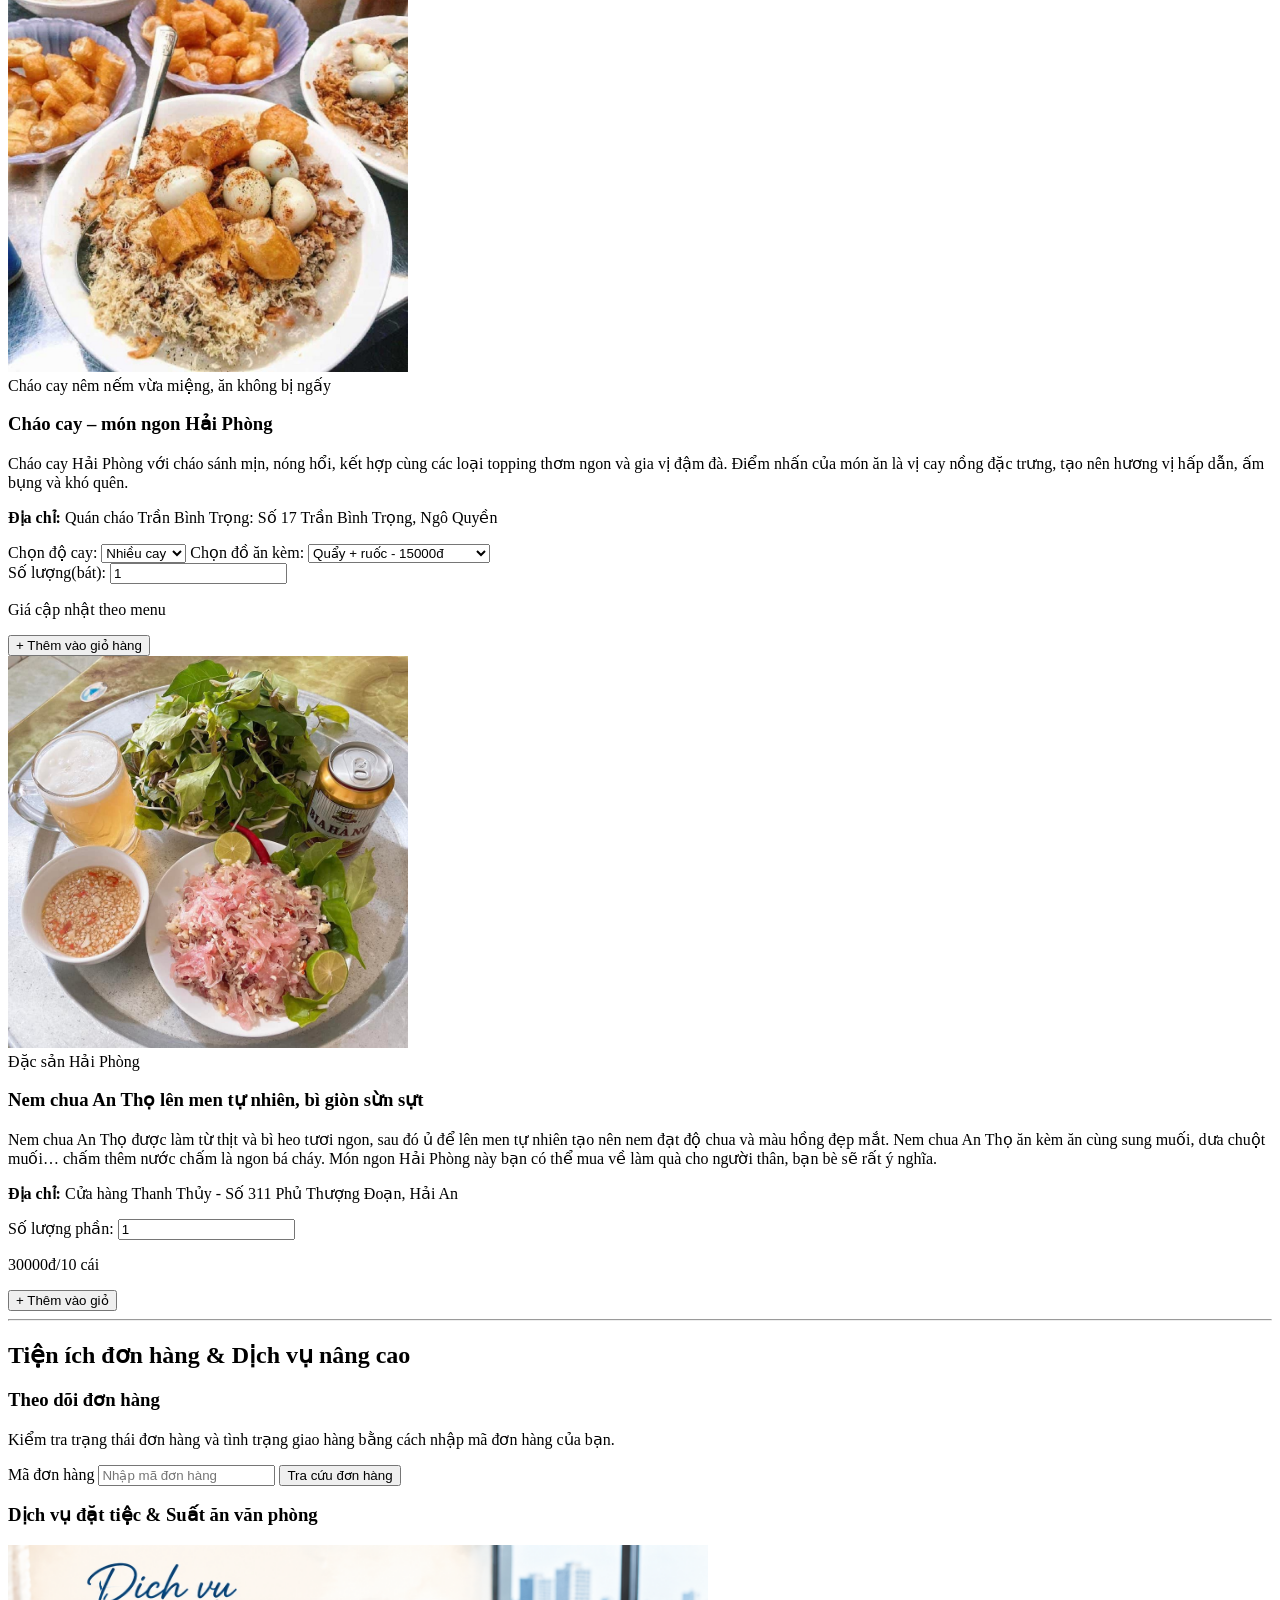
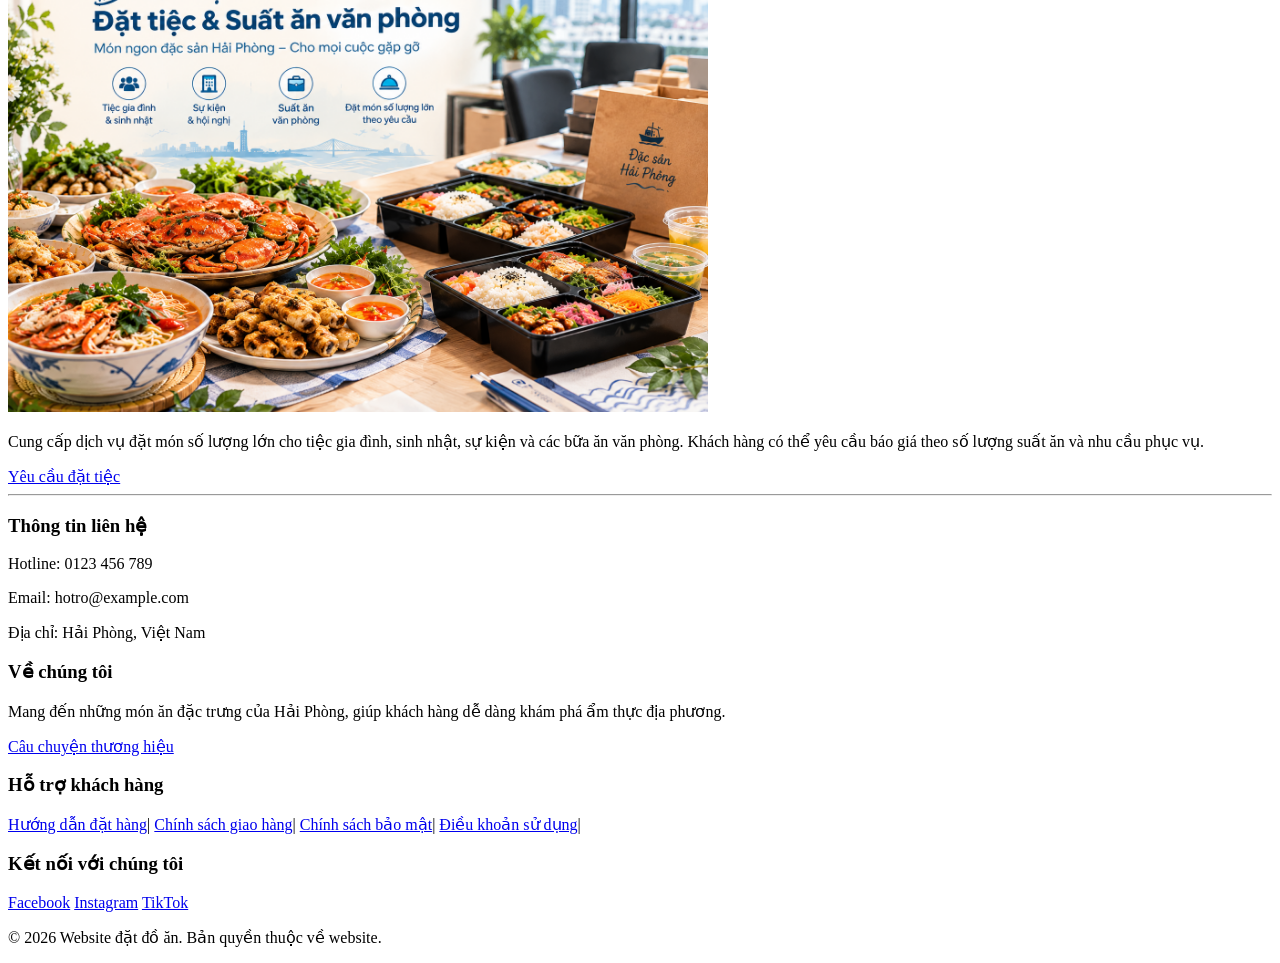
==== commit 1f8129e7: "Up full ảnh" ====
--- a/index.html
+++ b/index.html
@@ -51,7 +51,7 @@
     <!--Hero section-->
     <section class="hero">
         <div class="hero-image">
-            <img src="D:\Vuhoangdung_106928\Gemini_Generated_Image_wx8ogkwx8ogkwx8o.png" alt="các món ăn hấp dẫn và các deal ưu đãi">
+            <img src="anh html\images\Gemini_Generated_Image_1afz5p1afz5p1afz.png" alt="các món ăn hấp dẫn và các deal ưu đãi">
         </div>
         <!--Thông điệp và nút đặt hàng-->
         <div class="hero-content">
@@ -85,9 +85,6 @@
                         Thịt bò, phô mai cheddar, rau xà lách,
                         cà chua và sốt đặc biệt.
                     </p>
-                    <p class="food-allergic">
-                        <strong>Thành phần gây dị ứng: </strong>Sữa, gluten.
-                    </p>
                     <p class="food-address">
                     <strong>Địa chỉ: </strong>
                     <span>27 Minh Khai, Quận Hồng Bàng, Hải Phòng </span>
@@ -112,7 +109,7 @@
         <!--Món 2-->
         <article class="food-card" data-category="mon-nuoc">
             <div class="food-image">
-                <img width="400px" src="anh html\images.jpg">
+                <img width="400px" src="anh html\images\images.jpg">
             </div>
             <div class="food-info">
                 <span class="food-tag">Đặc sản Hải Phòng</span>
@@ -120,9 +117,6 @@
                 <p class="food-description">
                     Bánh đa đỏ kết hợp cùng riêu cua, chả lá lốt,
                     các loại chả, hành lá và nước dùng đậm đà.
-                </p>
-                <p class="food-allergic">
-                    <strong>Thành phần gây dị ứng: </strong>hải sản
                 </p>
                 <p class="food-address">
                     <strong>Địa chỉ: </strong>
@@ -148,7 +142,7 @@
         <!--Món 3-->
         <article class="food-card" data-category="mon-chien">
             <div class="food-image">
-                <img width="400px" src="anh html\nem-cua-be.jpg" alt="Nem cua bể Bà cụ">
+                <img width="400px" src="anh html\images\nem-cua-be.jpg" alt="Nem cua bể Bà cụ">
             </div>
             <div class="food-info">
                 <span class="food-tag">Đặc sản Hải Phòng</span>
@@ -157,9 +151,6 @@
                     Chả nem giòn rụm, nhân thịt cua đậm đà,
                     ăn kèm rau sống và nước chấm chua ngọt.
                 </p>
-                <p class="food-allergic">
-                    <strong>Thành phần gây dị ứng: </strong>Cua, trứng
-                </p>
                 <p class="food-address">
                     <strong>Địa chỉ: </strong>
                     <span>179 P. Cầu Đất, Gia Viên, Hải Phòng, Việt Nam</span>
@@ -177,16 +168,13 @@
         <!--Món 4-->
         <article class="food-card" data-category="mon-nuoc">
             <div class="food-image">
-                <img width="400px" src="anh html\bun-ca-cay-hai-phong-o-ha-noi-12.jpg" alt="Bún cá cay">
+                <img width="400px" src="anh html\images\bun-ca-cay-hai-phong-o-ha-noi-12.jpg" alt="Bún cá cay">
             </div>
             <div class="food-info">
                 <span class="food-tag">Món ăn bình dân</span>
                 <h3>Bún cá cay</h3>
                 <p class="food-description">
                     Tô bún cá hấp dẫn cả sắc, hương, vị với phi lê cá chiên giòn bên trong mềm ngọt. Món ăn này dễ chiều vị giác trong tiết thu se lạnh.
-                </p>
-                <p class="food-allergic">
-                    <strong>Thành phần gây dị ứng: </strong>Cá
                 </p>
                 <p class="food-address">
                     <strong>Địa chỉ: </strong>
@@ -219,7 +207,7 @@
         <!--Món 5-->
         <article class="food-card" data-category="do-an-vat">
             <div class="food-image">
-                <img width="400px" src="anh html\banh-mi-que-hai-phong-o-ha-noi-2.jpg" alt="Bánh mì que cay Hải Phòng">
+                <img width="400px" src="anh html\images\banh-mi-que-hai-phong-o-ha-noi-2.jpg" alt="Bánh mì que cay Hải Phòng">
             </div>
             <div class="food-info">
                 <span class="food-tag">Đặc sản Hải Phòng</span>
@@ -258,7 +246,7 @@
             </div>
             <div class="food-option">
                 <label for="sui-din-quanity">Số lượng bát : </label>
-                <input type="number" id="sui-din-quanity" name="sui-din-quanity" min="1" value="1">
+                <input type="number" id="anh html\images\sui-din-thumb.jpg" name="sui-din-quanity" min="1" value="1">
             </div>
             <div class="food-bottom">
                 <p class="food-price">20000đ/1 bát</p>
@@ -268,7 +256,7 @@
         <!--Món 8-->
         <article class="food-card" data-category="do-an-vat">
             <div class="food-image">
-                <img width="400px" src="anh html\mon-ngon-hai-phong-6.jpg" alt="Bánh mì que cay Hải Phòng">
+                <img width="400px" src="anh html\images\mon-ngon-hai-phong-6.jpg" alt="Bánh bèo Hải Phòng">
             </div>
             <div class="food-info">
                 <span class="food-tag">Đặc sản Hải Phòng</span>
@@ -291,7 +279,7 @@
             <!--Món 8-->
             <article class="food-card" data-category="do-uong">
             <div class="food-image">
-                <img width="400px" src="anh html\images (1).jpg" alt="Cà phê cốt dừa">
+                <img width="400px" src="anh html\images\cach-pha-ca-phe-cot-dua.jpg" alt="Cà phê cốt dừa">
             </div>
             <div class="food-info">
                 <span class="food-tag">Thức uống mới lạ</span>
@@ -322,7 +310,7 @@
             <!--Món 9-->
             <article class="food-card" data-category="mon-nuoc">
             <div class="food-image">
-                <img width="400px" src="anh html\mon-ngon-hai-phong-14.jpg" alt="Cháo cay Hải Phòng">
+                <img width="400px" src="anh html\images\mon-ngon-hai-phong-14.jpg" alt="Cháo cay Hải Phòng">
             </div>
             <div class="food-info">
                 <span class="food-tag">Cháo cay nêm nếm vừa miệng, ăn không bị ngấy</span>
@@ -366,7 +354,7 @@
 <!-- Món 10 -->
 <article class="food-card" data-category="mon-an-vat">
     <div class="food-image">
-        <img width="400px" src="anh html\mon-ngon-hai-phong-16.jpg" alt="Nem chua An Thọ Hải Phòng">
+        <img width="400px" src="anh html\images\mon-ngon-hai-phong-16.jpg" alt="Nem chua An Thọ Hải Phòng">
     </div>
 
     <div class="food-info">
@@ -410,7 +398,7 @@
         <!--Dịch vụ đặt tiệc-->
         <div class="catering-service">
             <h3>Dịch vụ đặt tiệc & Suất ăn văn phòng</h3>
-            <img width="700px" src="anh html\Vietnamese Office Catering Feast.png" alt="Dịch vụ đặt tiệc và suất ăn văn phòng">
+            <img width="700px" src="anh html\images\Vietnamese Office Catering Feast.png" alt="Dịch vụ đặt tiệc và suất ăn văn phòng">
             <p>
                   Cung cấp dịch vụ đặt món số lượng lớn cho tiệc gia đình,
                   sinh nhật, sự kiện và các bữa ăn văn phòng.
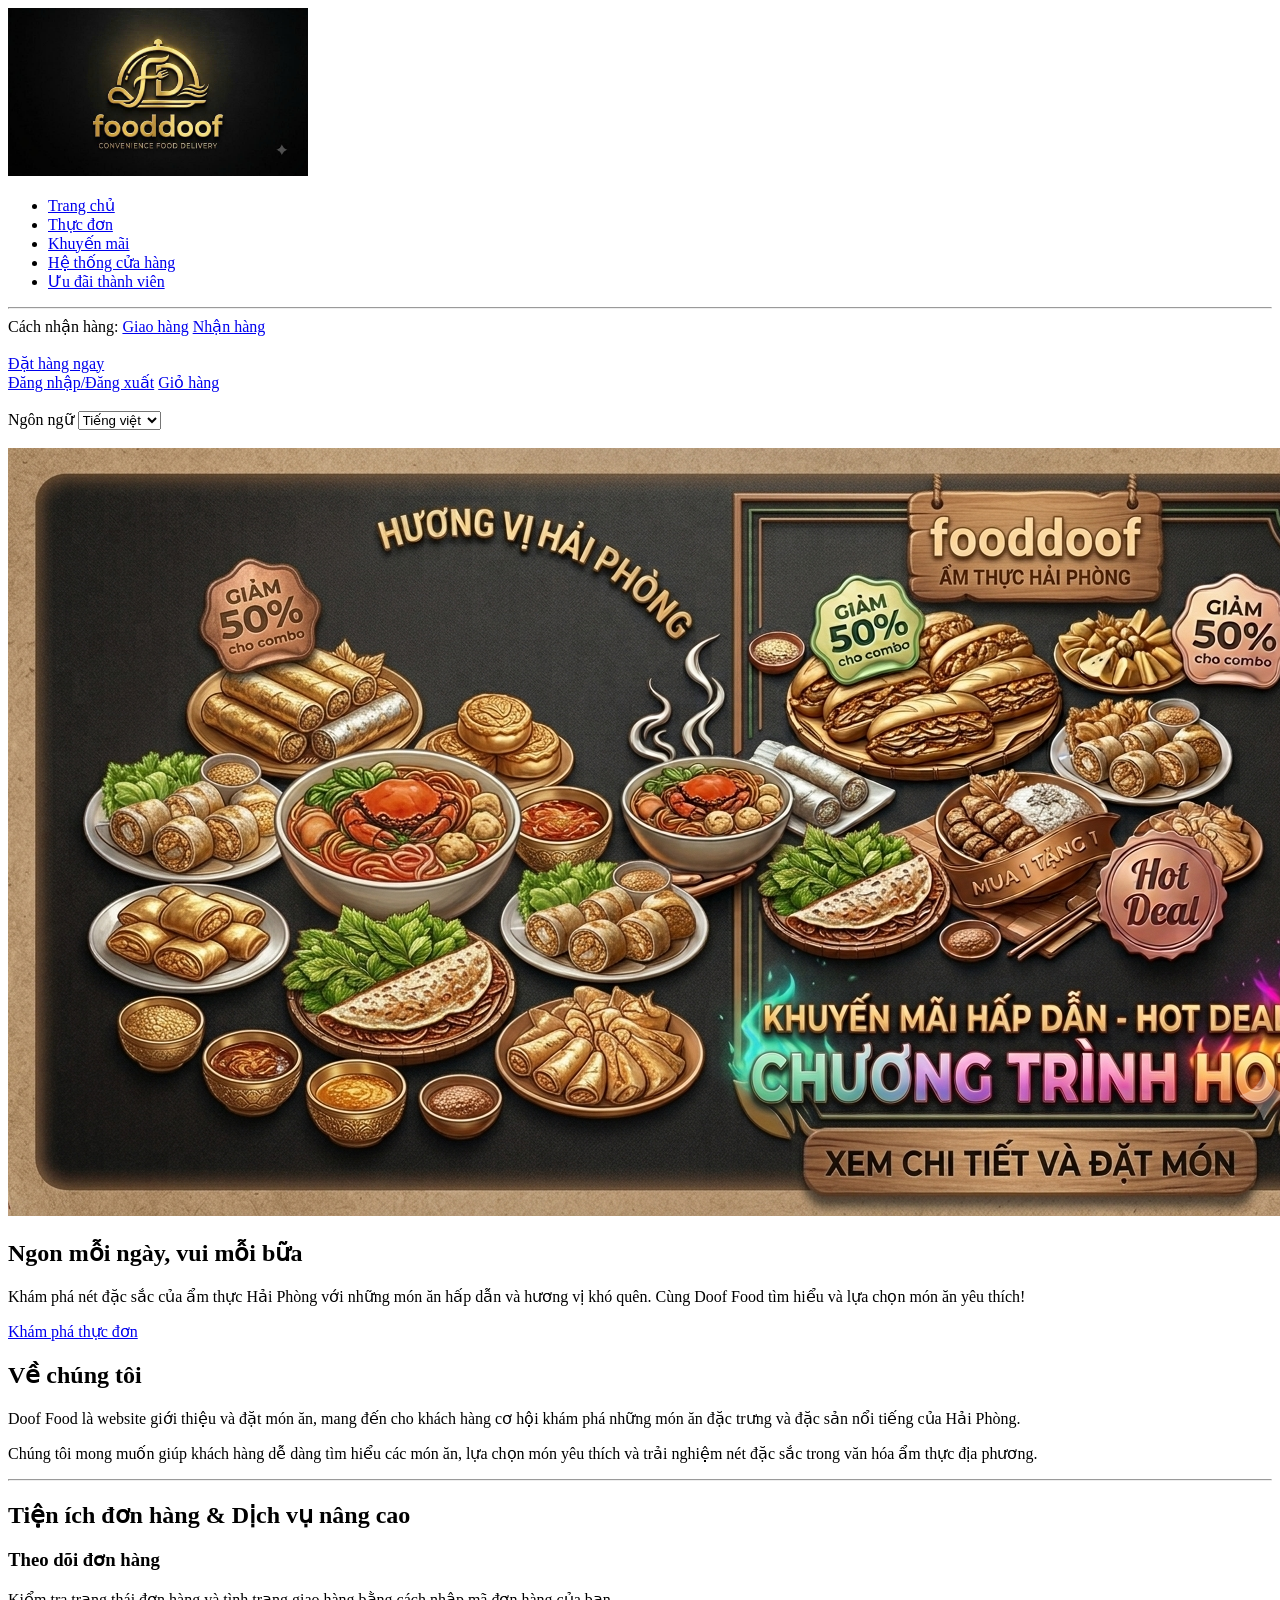
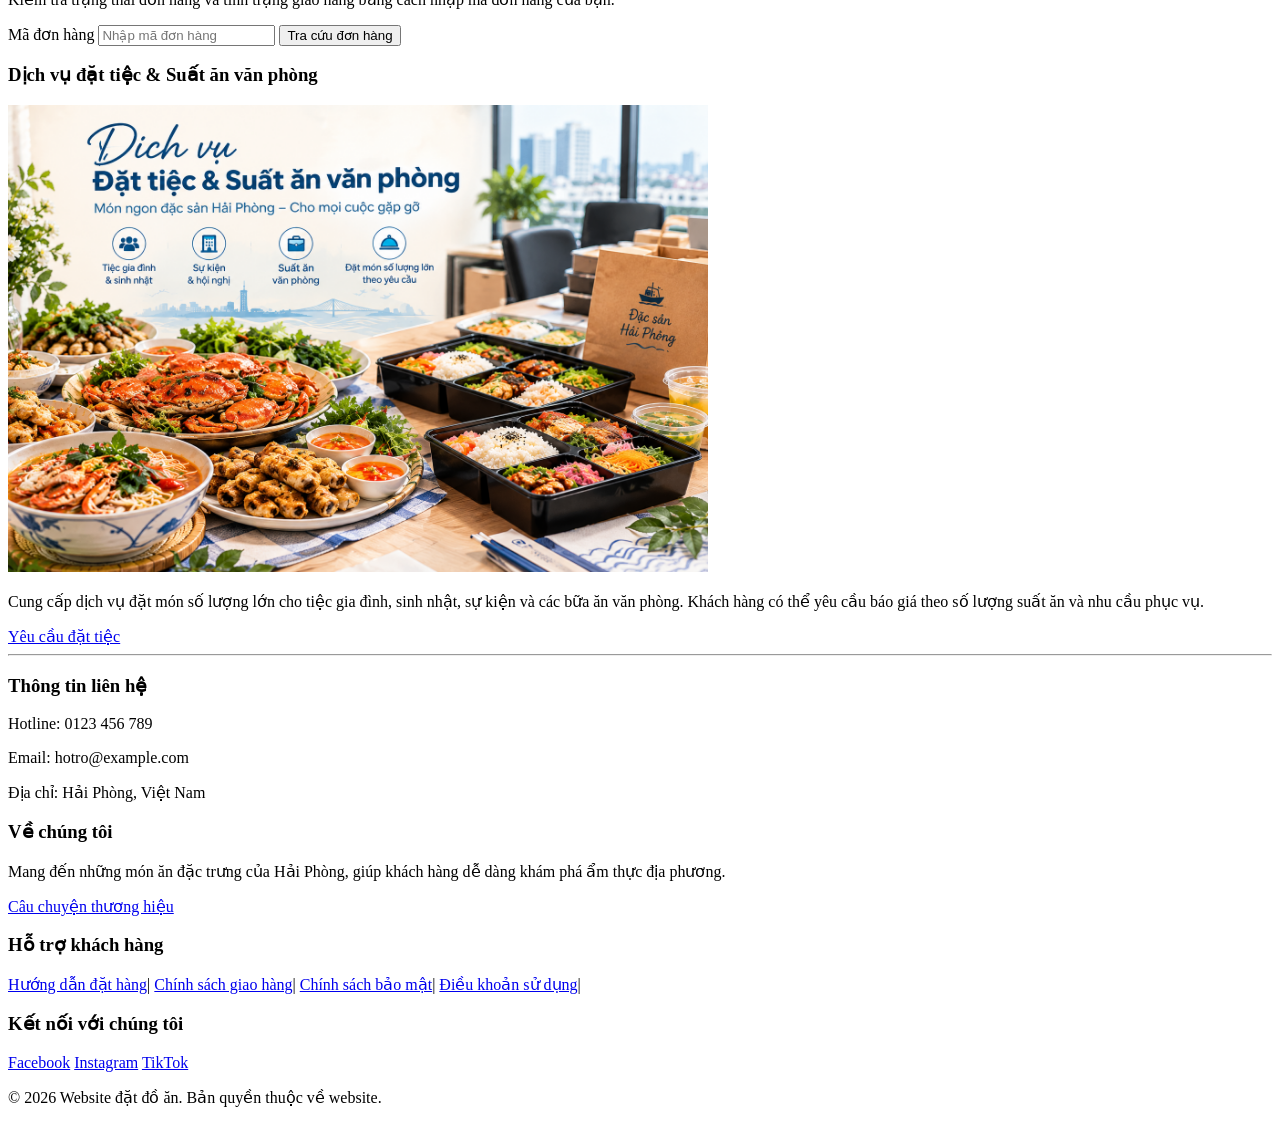
==== commit 02a0fe8d: "sửa thêm cac file cho từng danh mục" ====
--- a/index.html
+++ b/index.html
@@ -1,25 +1,29 @@
 <!DOCTYPE html>
 <html lang="en">
+
 <head>
     <meta charset="UTF-8">
     <meta name="viewport" content="width=device-width, initial-scale=1.0">
     <title>Website đặt đồ ăn</title>
 </head>
+
 <body>
     <!--1.Thanh điều hướng và Header-->
     <header>
         <div class="logo">
             <a href="index.html">
-                <img width="300px" src="anh html\images\1793013929461_8924446136831943708_g6147288263816683401_651cab4cb875ba927a2cfc3bd7e672c3.jpg" alt="Logo thương hiệu" title="logo thương hiệu">
+                <img width="300px"
+                    src="anh html/images/1793013929461_8924446136831943708_g6147288263816683401_651cab4cb875ba927a2cfc3bd7e672c3.jpg"
+                    alt="Logo thương hiệu" title="logo thương hiệu">
             </a>
         </div>
         <nav>
             <ul>
-            <li><a href="index.html">Trang chủ</a></li>
-            <li><a href="#menu">Thực đơn</a></li>
-            <li><a href="#promotions">Khuyến mãi giao hàng</a></li>
-            <li><a href="#stores">Hệ thống cửa hàng</a></li>
-            <li><a href="#rewards">Ưu đãi thành viên</a></li>
+                <li><a href="index.html">Trang chủ</a></li>
+                <li><a href="thucdon.html">Thực đơn</a></li>
+                <li><a href="khuyenmai.html">Khuyến mãi</a></li>
+                <li><a href="cuahang.html">Hệ thống cửa hàng</a></li>
+                <li><a href="thanhvien.html">Ưu đãi thành viên</a></li>
             </ul>
         </nav>
         <!--Hình thức nhận hàng-->
@@ -48,337 +52,44 @@
         </div>
         <br>
     </header>
-    <!--Hero section-->
-    <section class="hero">
-        <div class="hero-image">
-            <img src="anh html\images\Gemini_Generated_Image_1afz5p1afz5p1afz.png" alt="các món ăn hấp dẫn và các deal ưu đãi">
-        </div>
-        <!--Thông điệp và nút đặt hàng-->
-        <div class="hero-content">
-            <h1>Ngon mỗi ngày, vui mỗi bữa</h1>
-            <p>
-                Khám phá những món ăn hấp dẫn, Hãy chọn món ăn yêu thích của mình và đặt hàng ngay hôm nay.
-            </p>
-            <a href="#menu" class="btn-order">Đặt hàng ngay</a>
-        </div>
-    </section>
-    <!--3.Danh sách món ăn-->
-    <section id="menu" class="food-menu">
-        <h2>Thực đơn của chúng tôi</h2>
-        <p>Khám phá những món ăn tươi ngon của DQD food.vn</p>
-        <button class="category=btn" data-category="all">Tất cả</button>
-        <button class="category-btn" data-category="mon-nuoc">Món nước</button>
-        <button class="category-btn" data-category="mon-chien">Món chiên</button>
-        <button class="category-btn" data-category="do-uong">Đồ uống</button>
-        <button class="category-btn" data-category="do-an-vat">Đô ăn vặt</button>
-        <!--Danh sách sản phẩm-->
-        <div class="food-list">
-            <!--Món 1-->
-            <article class="food-card" data-category="do-an-vat">
-                <div class="food-image">
-                    <img width="400px" src="anh html\images\59-620x620-3.jpg" alt="Hamburger bò phô mai">
-                </div>
-                <div class="food-info">
-                    <span class="food-tag">Best seller của quán</span>
-                    <h3>Hamburger bò phô mai</h3>
-                    <p class="food-description">
-                        Thịt bò, phô mai cheddar, rau xà lách,
-                        cà chua và sốt đặc biệt.
-                    </p>
-                    <p class="food-address">
-                    <strong>Địa chỉ: </strong>
-                    <span>27 Minh Khai, Quận Hồng Bàng, Hải Phòng </span>
-                </p>
-                    <div class="food-option">
-                        <label for="Burger-sỉze">Kích thước</label>
-                        <select id="Burger-sỉze" name="Burger-sỉze">
-                            <option value="standard">Tiêu chuẩn - 65.000đ</option>
-                            <option value="Large">Cỡ lớn - 85.000đ</option>
-                            <option value="Small">Cỡ nhỏ - 45.000đ</option>
-                        </select>   
-                    </div>
-                    <div class="food-bottom">
-                        <label for="Burger-quanity">Số lượng: </label>
-                        <input type="number" id="Burger-quanity" name="Burger-quanity" min="1" value="1">
-                        <p class="food-price">Giá: 65.000đ</p>
-                        <button type="button" class="btn-add">+ Thêm vào giỏ hàng</button>
-                    </div>
-                </div>
-            </article>
-        </div>
-        <!--Món 2-->
-        <article class="food-card" data-category="mon-nuoc">
-            <div class="food-image">
-                <img width="400px" src="anh html\images\images.jpg">
-            </div>
-            <div class="food-info">
-                <span class="food-tag">Đặc sản Hải Phòng</span>
-                <h3>Bánh đa cua Hải Phòng</h3>
-                <p class="food-description">
-                    Bánh đa đỏ kết hợp cùng riêu cua, chả lá lốt,
-                    các loại chả, hành lá và nước dùng đậm đà.
-                </p>
-                <p class="food-address">
-                    <strong>Địa chỉ: </strong>
-                    <span>Bánh đa cua 48 Lạch Tray - Số 48 Lạch Tray, Ngô Quyền, TP Hải Phòng</span>
-                </p>
-                <div class="food-option">
-                    <label for="banh-da-cua-size">Chọn phần</label>
-                    <select id="banh-da-cua-size" name="banh-da-cua-size">
-                        <option value="45000">Phần thường - 45000đ</option>
-                        <option value="65000">Phần đặc biệt - 65000đ</option>
-                    </select>
-                </div>
-                <div class="food-option">
-                    <label for="banh-da-cua-quanity">số lượng: </label>
-                    <input type="number" id="banh-da-cua-quanity" name="banh-da-cua-quanity" min="1" value="1">
-                </div>
-                <div class="food-bottom">
-                    <p class="food-price">45000đ</p>
-                    <button type="button" class="btn-add">+ thêm vào giỏ</button>
-                </div>
-            </div>
-        </article>
-        <!--Món 3-->
-        <article class="food-card" data-category="mon-chien">
-            <div class="food-image">
-                <img width="400px" src="anh html\images\nem-cua-be.jpg" alt="Nem cua bể Bà cụ">
-            </div>
-            <div class="food-info">
-                <span class="food-tag">Đặc sản Hải Phòng</span>
-                <h3>Nem cua bể Bà Cụ</h3>
-                <p class="food-description">
-                    Chả nem giòn rụm, nhân thịt cua đậm đà,
-                    ăn kèm rau sống và nước chấm chua ngọt.
-                </p>
-                <p class="food-address">
-                    <strong>Địa chỉ: </strong>
-                    <span>179 P. Cầu Đất, Gia Viên, Hải Phòng, Việt Nam</span>
-                </p>
-            </div>
-            <div class="food-option">
-                <label for="nem-cua-be-quanity">Số lượng phần: </label>
-                <input type="number" id="nem-cua-be-quanity" name="nem-cua-be-quanity" min="1" value="1">
-            </div>
-            <div class="food-bottom">
-                <p class="food-price">25000đ/1 cái</p>
-                <button type="button" class="btn-add">+Thêm vào giỏ hàng</button>
-            </div>
-        </article>
-        <!--Món 4-->
-        <article class="food-card" data-category="mon-nuoc">
-            <div class="food-image">
-                <img width="400px" src="anh html\images\bun-ca-cay-hai-phong-o-ha-noi-12.jpg" alt="Bún cá cay">
-            </div>
-            <div class="food-info">
-                <span class="food-tag">Món ăn bình dân</span>
-                <h3>Bún cá cay</h3>
-                <p class="food-description">
-                    Tô bún cá hấp dẫn cả sắc, hương, vị với phi lê cá chiên giòn bên trong mềm ngọt. Món ăn này dễ chiều vị giác trong tiết thu se lạnh.
-                </p>
-                <p class="food-address">
-                    <strong>Địa chỉ: </strong>
-                    <span>66 P. Lê Lợi, Gia Viên, Hải Phòng, Việt Nam</span>
-                </p>
-                <div class="food-option">
-                    <label for="banh-da-cua-size">Chọn phần</label>
-                    <select id="banh-da-cua-size" name="banh-da-cua-size">
-                        <option value="45000">Phần thường - 35000đ</option>
-                        <option value="65000">Phần đặc biệt - 50000đ</option>
-                    </select>
-                    <label for="bun-ca-cay-spice">Chọn mức độ cay: </label>
-                    <select id="bun-ca-cay-spice" name="bun-ca-cay-spice">
-                        <option value="khong-cay">Không cay</option>
-                        <option value="it-cay">ít cay</option>
-                        <option value="vua-cay">cay vừa</option>
-                        <option value="nhieu-cay">Nhiều cay</option>
-                    </select>
-                </div>
-                <div class="food-option">
-                    <label for="bun-ca-cay-quanity">số lượng: </label>
-                    <input type="number" id="bun-ca-cay-quanity" name="bun-ca-cay-quanity" min="1" value="1">
-                </div>
-                <div class="food-bottom">
-                    <p class="food-price">35000đ</p>
-                    <button type="button" class="btn-add">+ thêm vào giỏ</button>
-                </div>
-            </div>
-        </article>
-        <!--Món 5-->
-        <article class="food-card" data-category="do-an-vat">
-            <div class="food-image">
-                <img width="400px" src="anh html\images\banh-mi-que-hai-phong-o-ha-noi-2.jpg" alt="Bánh mì que cay Hải Phòng">
-            </div>
-            <div class="food-info">
-                <span class="food-tag">Đặc sản Hải Phòng</span>
-                <h3>Bánh mì que cay Hải Phòng</h3>
-                <p class="food-description">
-                    Từ một món ăn dân dã, bánh mì que Hải Phòng hiện nay đã trở thành món ăn nổi tiếng hấp dẫn thực khách bốn phương. Bánh mì que không chỉ gây ấn tượng với thực khách ở vỏ ngoài bánh, phần nhân mà còn ở nước chấm đi kèm.
-                </p>
-                <p class="food-address">
-                    <strong>Địa chỉ: </strong>
-                    <span>Tiệm Bánh Mì Cay Ông Cuông - 184 P. Hàng Kênh, Lê Chân, Hải Phòng, Việt Nam</span>
-                </p>
-            </div>
-            <div class="food-option">
-                <label for="banh-mi-cay-quanity">Số lượng(cái) : </label>
-                <input type="number" id="banh-mi-cay-quanity" name="banh-mi-cay-quanity" min="1" value="1">
-            </div>
-            <div class="food-bottom">
-                <p class="food-price">5000đ/1 cái</p>
-                <button type="button" class="btn-add">+Thêm vào giỏ hàng</button>
-            </div>
-        </article>
-        <!--Món 7-->
-        <article class="food-card" data-category="do-an-vat">
-            <div class="food-image">
-                <img width="400px" src="anh html\sui-din-thumb.jpg" alt="Sủi dìn">
-            </div>
-            <div class="food-info">
-                <span class="food-tag">Giải pháp cho mùa đông</span>
-                <h3>Sủi dìn, chè vừng – top món ngon Hải Phòng vào đông</h3>
-                <p class="food-description">
-                    một bát sủi dìn, chè vừng nóng hổi có mùi thơm của  gừng, vị bùi của lạc, dừa tươi, rất thích hợp để thưởng thức vào những ngày gió lạnh.
-                <p class="food-address">
-                    <strong>Địa chỉ: </strong>
-                    <span>Quán Đông Dung - Số 163 Cầu Đất, Ngô Quyền</span>
-                </p>
-            </div>
-            <div class="food-option">
-                <label for="sui-din-quanity">Số lượng bát : </label>
-                <input type="number" id="anh html\images\sui-din-thumb.jpg" name="sui-din-quanity" min="1" value="1">
-            </div>
-            <div class="food-bottom">
-                <p class="food-price">20000đ/1 bát</p>
-                <button type="button" class="btn-add">+ Thêm vào giỏ hàng</button>
-            </div>
-        </article>
-        <!--Món 8-->
-        <article class="food-card" data-category="do-an-vat">
-            <div class="food-image">
-                <img width="400px" src="anh html\images\mon-ngon-hai-phong-6.jpg" alt="Bánh bèo Hải Phòng">
-            </div>
-            <div class="food-info">
-                <span class="food-tag">Đặc sản Hải Phòng</span>
-                <h3>Bánh bèo Hải Phòng</h3>
-                <p class="food-description">
-                    Bánh bèo được bọc trong lá chuối, mềm dẻo, nhân đẫm thịt và có nước chấm độc đáo làm từ nước xương ninh nhừ khiến bạn không thể quên được món ăn này.
-                <p class="food-address">
-                    <strong>Địa chỉ: </strong>
-                    <span>Bánh bèo Lạch Tray - Số 294 Lạch Tray, Ngô Quyền</span>
-                </p>
-            </div>
-            <div class="food-option">
-                <label for="banh-beo-quanity">Số lượng(phần) : </label>
-                <input type="number" id="banh-beo-quanity" name="banh-beo-quanity" min="1" value="1">
-            </div>
-            <div class="food-bottom">
-                <p class="food-price">30000đ/1 phần</p>
-                <button type="button" class="btn-add">+Thêm vào giỏ hàng</button>
-            </div>
-            <!--Món 8-->
-            <article class="food-card" data-category="do-uong">
-            <div class="food-image">
-                <img width="400px" src="anh html\images\cach-pha-ca-phe-cot-dua.jpg" alt="Cà phê cốt dừa">
-            </div>
-            <div class="food-info">
-                <span class="food-tag">Thức uống mới lạ</span>
-                <h3>Cà phê cốt dừa vị ngon khó cưỡng, khó quên</h3>
-                <p class="food-description">
-                    đừng quên thưởng thức một ly cà phê cốt dừa để bắt đầu ngày mới năng lượng, tích cực. Cà phê cốt dừa được đánh đều lên sao cho quyện cùng với cốt dừa thành một hỗn hợp đặc sệt. Sau đó, cho thêm trân châu, thạch đen, dừa khô và dừa tươi nạo sợi tạo nên hương vị độc đáo cho ly cà phê khiến ai cũng tấm tắc khen ngợi.
-                <p class="food-address">
-                    <strong>Địa chỉ: </strong>
-                    <span>Quán cô Hạnh - Số 130 Lam Sơn, Lê Chân</span>
-                </p>
-            </div>
-            <div class="food-option">
-                <label for="ca-phe-size">Chọn kích cỡ: </label>
-                <select id="ca-phe-size" name="ca-phe-size">
-                    <option value="Nho">Cỡ nhỏ - 15000đ</option>
-                    <option value="To">Cỡ to - 60000đ</option>
-                </select>
-            </div>
-            <div class="food-option">
-                <label for="ca-phe-quanity">Số lượng(cốc) : </label>
-                <input type="number" id="ca-phe-quanity" name="ca-phe-quanity" min="1" value="1">
-            </div>
-            <div class="food-bottom">
-                <p class="food-price">15000đ</p>
-                <button type="button" class="btn-add">+ Thêm vào giỏ hàng</button>
-            </div>
-        </article>
-            <!--Món 9-->
-            <article class="food-card" data-category="mon-nuoc">
-            <div class="food-image">
-                <img width="400px" src="anh html\images\mon-ngon-hai-phong-14.jpg" alt="Cháo cay Hải Phòng">
-            </div>
-            <div class="food-info">
-                <span class="food-tag">Cháo cay nêm nếm vừa miệng, ăn không bị ngấy</span>
-                <h3>Cháo cay – món ngon Hải Phòng</h3>
-                <p class="food-description">
-                    Cháo cay Hải Phòng với cháo sánh mịn, nóng hổi,
-                    kết hợp cùng các loại topping thơm ngon và gia vị
-                    đậm đà. Điểm nhấn của món ăn là vị cay nồng đặc trưng,
-                    tạo nên hương vị hấp dẫn, ấm bụng và khó quên.
-                <p class="food-address">
-                    <strong>Địa chỉ: </strong>
-                    <span>Quán cháo Trần Bình Trọng: Số 17 Trần Bình Trọng, Ngô Quyền</span>
-                </p>
-            </div>
-            <div class="food-option">
-                <label for="chao-spice">Chọn độ cay: </label>
-                <select id="chao-spice" name="chao-spice">
-                    <option value="nhieu-cay">Nhiều cay</option>
-                    <option value="vua-cay">cay vừa</option>
-                    <option value="it-cay">Ít cay</option>
-                    <option value="khong-cay">Không cay</option>
-                </select>
-                <label for="chao-topping">Chọn đồ ăn kèm: </label>
-                <select id="chao-topping" name="chao-topping">
-                    <option value="quay-ruoc">Quẩy + ruốc - 15000đ</option>
-                    <option value="moc-nhi=thit">Mộc nhĩ + thịt - 25000đ</option>
-                    <option value="chao-truyen-thong">Cháo truyền thống - 5000đ</option>
-                    <option value="tiet-long">Tiết + lòng - 30000đ</option>
-                </select>
-            </div>
-            <div class="food-option">
-                <label for="chao-quanity">Số lượng(bát): </label>
-                <input type="number" id="chao-quanity" name="chao-quanity" min="1" value="1">
-            </div>
-            <div class="food-bottom">
-                <p class="food-price">Giá cập nhật theo menu</p>
-                <button type="button" class="btn-add">+ Thêm vào giỏ hàng</button>
-            </div>
-        </article>
-        
-<!-- Món 10 -->
-<article class="food-card" data-category="mon-an-vat">
-    <div class="food-image">
-        <img width="400px" src="anh html\images\mon-ngon-hai-phong-16.jpg" alt="Nem chua An Thọ Hải Phòng">
+    <!-- Hero section -->
+<section class="hero">
+    <div class="hero-image">
+        <img src="anh html/images/Gemini_Generated_Image_1afz5p1afz5p1afz.png"
+            alt="Các món ăn hấp dẫn và đặc sản Hải Phòng">
     </div>
 
-    <div class="food-info">
-        <span class="food-tag tag-bestseller">Đặc sản Hải Phòng</span>
-        <h3>Nem chua An Thọ lên men tự nhiên, bì giòn sừn sựt</h3>
-        <p class="food-description">
-            Nem chua An Thọ được làm từ thịt và bì heo tươi ngon, sau đó ủ để lên men tự nhiên tạo nên nem đạt độ chua và màu hồng đẹp mắt. Nem chua An Thọ ăn kèm ăn cùng sung muối, dưa chuột muối… chấm thêm nước chấm là ngon bá cháy. Món ngon Hải Phòng này bạn có thể mua về làm quà cho người thân, bạn bè sẽ rất ý nghĩa.
+    <!-- Thông điệp và nút khám phá -->
+    <div class="hero-content">
+        <h1>Ngon mỗi ngày, vui mỗi bữa</h1>
+
+        <p>
+            Khám phá nét đặc sắc của ẩm thực Hải Phòng
+            với những món ăn hấp dẫn và hương vị khó quên.
+            Cùng Doof Food tìm hiểu và lựa chọn món ăn yêu thích!
         </p>
-        <p class="food-address">
-            <strong>Địa chỉ:</strong>
-            <span>Cửa hàng Thanh Thủy - Số 311 Phủ Thượng Đoạn, Hải An</span>
-        </p>
-        <div class="food-options">
-            <label for="nem-chua-an-tho-quantity">Số lượng phần:</label>
-            <input type="number"id="nem-chua-an-tho-quantity" name="nem-chua-an-tho-quantity" min="1" value="1">
-        </div>
-        <div class="food-bottom">
-            <p class="food-price">30000đ/10 cái</p>
-            <button type="button" class="btn-add">+ Thêm vào giỏ </button>
-        </div>
+
+        <a href="thucdon.html" class="btn-order">Khám phá thực đơn</a>
     </div>
-</article>
-    </section>
-    <hr>
+</section>
+
+<!-- Giới thiệu website -->
+<section class="about-us">
+    <h2>Về chúng tôi</h2>
+
+    <p>
+        Doof Food là website giới thiệu và đặt món ăn,
+        mang đến cho khách hàng cơ hội khám phá những
+        món ăn đặc trưng và đặc sản nổi tiếng của Hải Phòng.
+    </p>
+
+    <p>
+        Chúng tôi mong muốn giúp khách hàng dễ dàng tìm hiểu
+        các món ăn, lựa chọn món yêu thích và trải nghiệm
+        nét đặc sắc trong văn hóa ẩm thực địa phương.
+    </p>
+</section>
+<hr>
     <!--5. TIỆN ÍCH ĐƠN HÀNG & DỊCH VỤ NÂNG CAO-->
     <section class="order-service">
         <h2>Tiện ích đơn hàng & Dịch vụ nâng cao</h2>
@@ -387,7 +98,7 @@
             <h3>Theo dõi đơn hàng</h3>
             <p>
                 Kiểm tra trạng thái đơn hàng và tình trạng giao hàng
-                bằng cách nhập mã đơn hàng của bạn. 
+                bằng cách nhập mã đơn hàng của bạn.
             </p>
             <form>
                 <label for="order-code">Mã đơn hàng</label>
@@ -398,61 +109,63 @@
         <!--Dịch vụ đặt tiệc-->
         <div class="catering-service">
             <h3>Dịch vụ đặt tiệc & Suất ăn văn phòng</h3>
-            <img width="700px" src="anh html\images\Vietnamese Office Catering Feast.png" alt="Dịch vụ đặt tiệc và suất ăn văn phòng">
+            <img width="700px" src="anh html/images/Vietnamese Office Catering Feast.png"
+                alt="Dịch vụ đặt tiệc và suất ăn văn phòng">
             <p>
-                  Cung cấp dịch vụ đặt món số lượng lớn cho tiệc gia đình,
-                  sinh nhật, sự kiện và các bữa ăn văn phòng.
-                  Khách hàng có thể yêu cầu báo giá theo số lượng suất ăn
-                  và nhu cầu phục vụ.
+                Cung cấp dịch vụ đặt món số lượng lớn cho tiệc gia đình,
+                sinh nhật, sự kiện và các bữa ăn văn phòng.
+                Khách hàng có thể yêu cầu báo giá theo số lượng suất ăn
+                và nhu cầu phục vụ.
             </p>
             <a href="dattiec.html" class="btn-catering">Yêu cầu đặt tiệc</a>
-        </div>
+        </div> 
     </section>
     <hr>
-<!-- KHU VỰC CHÂN TRANG -->
-<footer class="footer">
+    <!-- KHU VỰC CHÂN TRANG -->
+    <footer class="footer">
 
-    <div class="footer-container">
+        <div class="footer-container">
 
-        <!-- THÔNG TIN LIÊN HỆ -->
-        <div class="footer-section">
-            <h3>Thông tin liên hệ</h3>
-            <p>Hotline: 0123 456 789</p>
-            <p>Email: hotro@example.com</p>
-            <p>Địa chỉ: Hải Phòng, Việt Nam</p>
+            <!-- THÔNG TIN LIÊN HỆ -->
+            <div class="footer-section">
+                <h3>Thông tin liên hệ</h3>
+                <p>Hotline: 0123 456 789</p>
+                <p>Email: hotro@example.com</p>
+                <p>Địa chỉ: Hải Phòng, Việt Nam</p>
+            </div>
+
+            <!-- VỀ CHÚNG TÔI -->
+            <div class="footer-section">
+                <h3>Về chúng tôi</h3>
+                <p>
+                    Mang đến những món ăn đặc trưng của Hải Phòng,
+                    giúp khách hàng dễ dàng khám phá ẩm thực địa phương.
+                </p>
+                <a href="gioi-thieu.html">Câu chuyện thương hiệu</a>
+            </div>
+            <!-- HỖ TRỢ KHÁCH HÀNG -->
+            <div class="footer-section">
+                <h3>Hỗ trợ khách hàng</h3>
+                <a href="huong-dan-dat-hang.html">Hướng dẫn đặt hàng</a>|
+                <a href="chinh-sach-giao-hang.html">Chính sách giao hàng</a>|
+                <a href="chinh-sach-bao-mat.html">Chính sách bảo mật</a>|
+                <a href="dieu-khoan.html">Điều khoản sử dụng</a>|
+            </div>
+            <!-- MẠNG XÃ HỘI -->
+            <div class="footer-section">
+                <h3>Kết nối với chúng tôi</h3>
+                <a href="#">Facebook</a>
+                <a href="#">Instagram</a>
+                <a href="#">TikTok</a>
+            </div>
         </div>
+        <div class="footer-bottom">
+            <p>
+                &copy; 2026 Website đặt đồ ăn.
+                Bản quyền thuộc về website.
+            </p>
+        </div>
+    </footer>
+</body>
 
-        <!-- VỀ CHÚNG TÔI -->
-        <div class="footer-section">
-            <h3>Về chúng tôi</h3>
-            <p>
-                Mang đến những món ăn đặc trưng của Hải Phòng,
-                giúp khách hàng dễ dàng khám phá ẩm thực địa phương.
-            </p>
-            <a href="gioi-thieu.html">Câu chuyện thương hiệu</a>
-        </div>
-        <!-- HỖ TRỢ KHÁCH HÀNG -->
-        <div class="footer-section">
-            <h3>Hỗ trợ khách hàng</h3>
-            <a href="huong-dan-dat-hang.html">Hướng dẫn đặt hàng</a>|
-            <a href="chinh-sach-giao-hang.html">Chính sách giao hàng</a>|
-            <a href="chinh-sach-bao-mat.html">Chính sách bảo mật</a>|
-            <a href="dieu-khoan.html">Điều khoản sử dụng</a>|
-        </div>
-        <!-- MẠNG XÃ HỘI -->
-        <div class="footer-section">
-            <h3>Kết nối với chúng tôi</h3>
-            <a href="#">Facebook</a>
-            <a href="#">Instagram</a>
-            <a href="#">TikTok</a>
-        </div>
-    </div>
-    <div class="footer-bottom">
-        <p>
-            &copy; 2026 Website đặt đồ ăn.
-            Bản quyền thuộc về website.
-        </p>
-    </div>
-</footer>
-</body>
 </html>
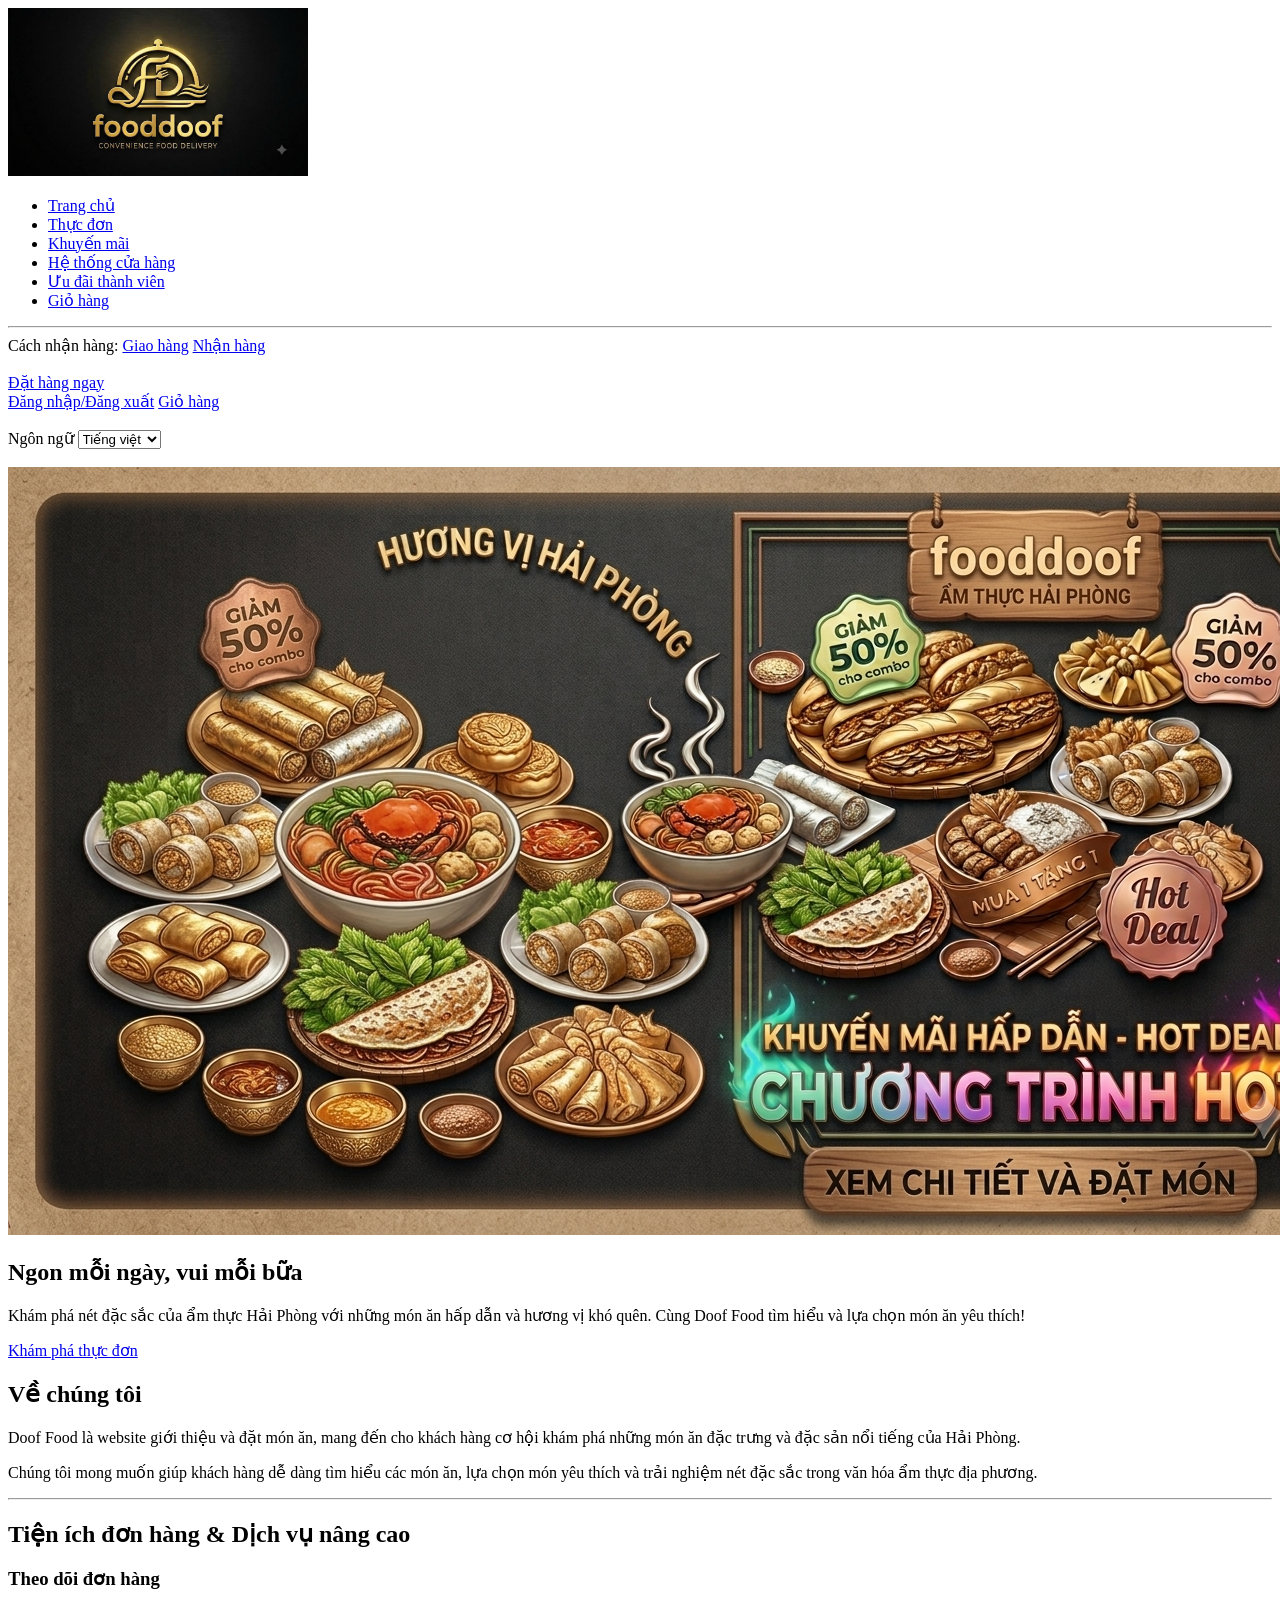
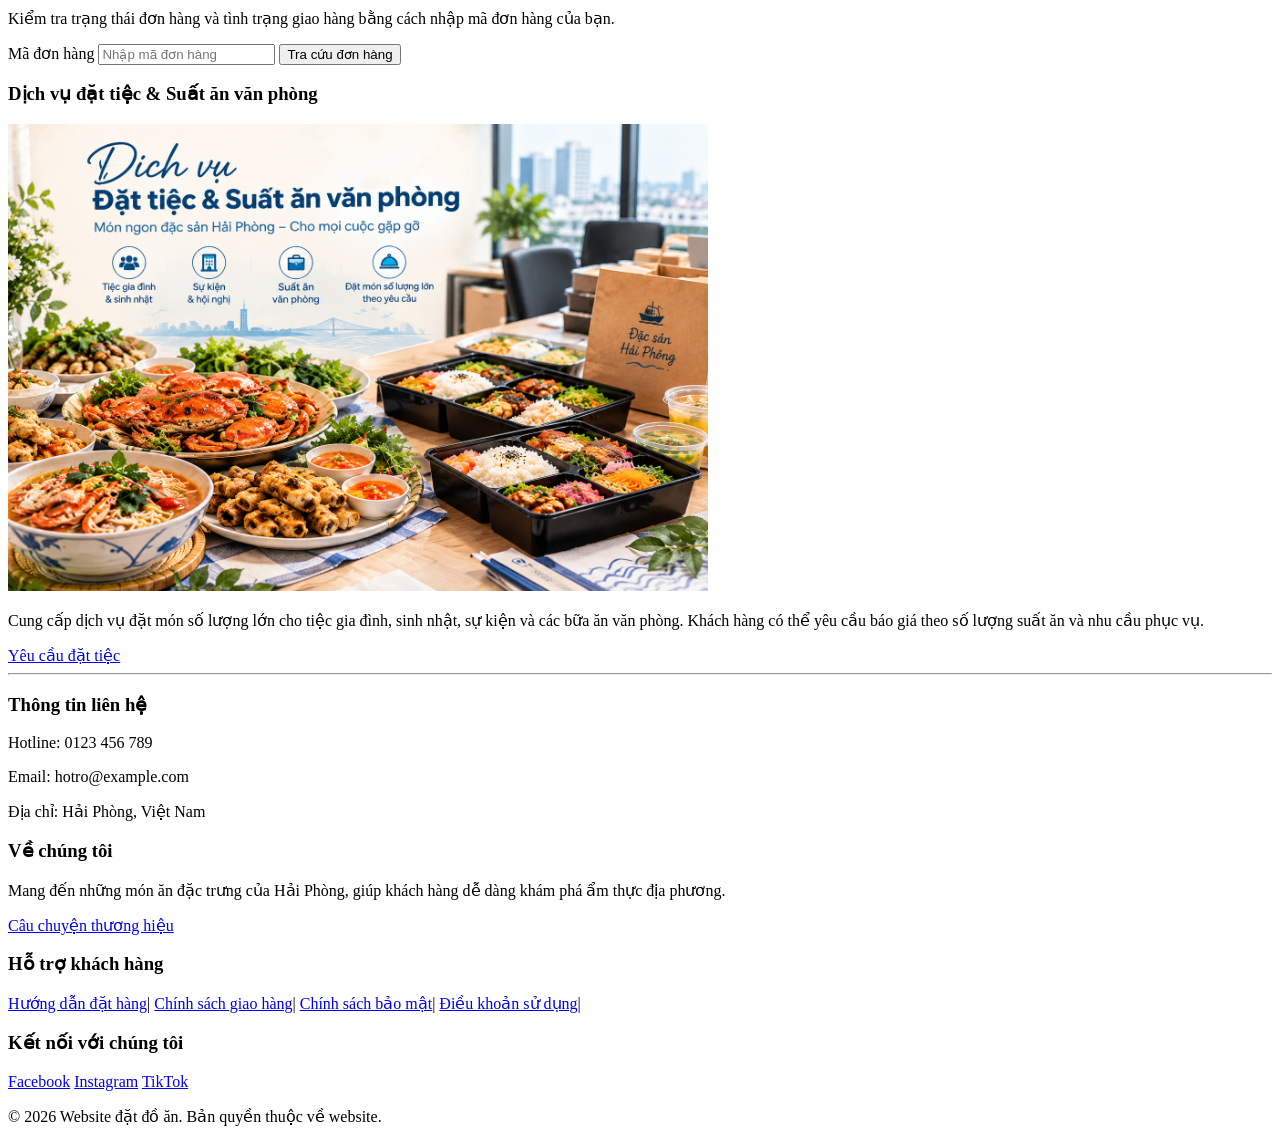
==== commit 4f790026: "lan cuoi" ====
--- a/index.html
+++ b/index.html
@@ -5,6 +5,7 @@
     <meta charset="UTF-8">
     <meta name="viewport" content="width=device-width, initial-scale=1.0">
     <title>Website đặt đồ ăn</title>
+    <link rel="stylesheet" href="style.css">
 </head>
 
 <body>
@@ -24,6 +25,7 @@
                 <li><a href="khuyenmai.html">Khuyến mãi</a></li>
                 <li><a href="cuahang.html">Hệ thống cửa hàng</a></li>
                 <li><a href="thanhvien.html">Ưu đãi thành viên</a></li>
+                <li><a href="giohang.html">Giỏ hàng</a></li>
             </ul>
         </nav>
         <!--Hình thức nhận hàng-->
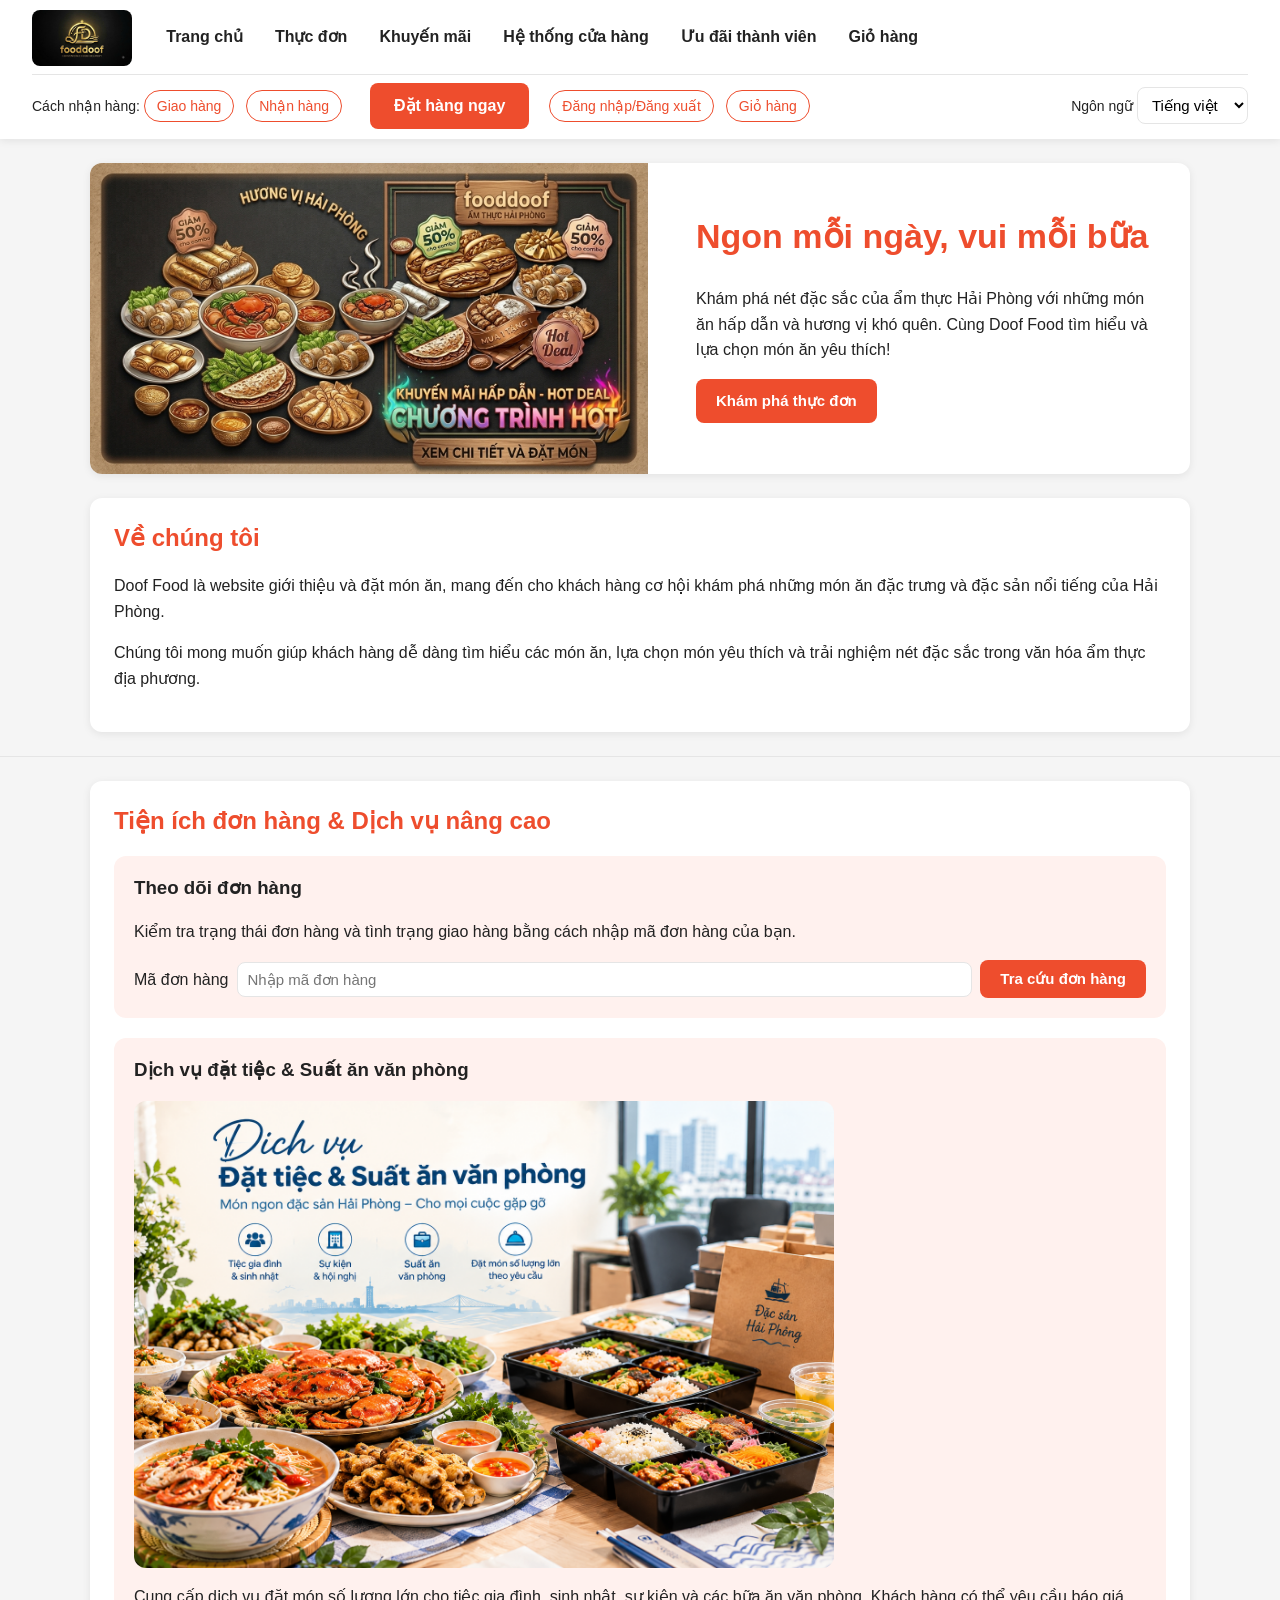
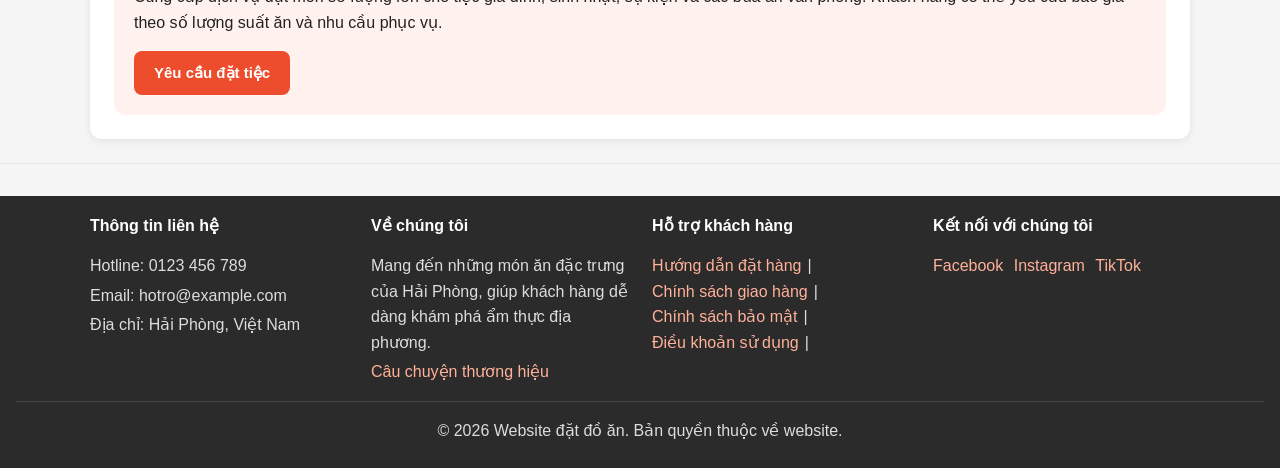
==== commit 9d528500: "lan cuoi" ====
--- a/index.html
+++ b/index.html
@@ -5,7 +5,7 @@
     <meta charset="UTF-8">
     <meta name="viewport" content="width=device-width, initial-scale=1.0">
     <title>Website đặt đồ ăn</title>
-    <link rel="stylesheet" href="style.css">
+   <link rel="stylesheet" href="style.css">
 </head>
 
 <body>
--- a/style.css
+++ b/style.css
@@ -0,0 +1,493 @@
+/* ===== Doof Food - style chung ===== */
+:root {
+    --main: #ee4d2d;
+    --main-dark: #d63b1c;
+    --main-light: #fff1ee;
+    --text: #222;
+    --muted: #777;
+    --bg: #f5f5f5;
+    --white: #fff;
+    --border: #e5e5e5;
+    --radius: 12px;
+    --shadow: 0 2px 8px rgba(0, 0, 0, .08);
+}
+
+* { box-sizing: border-box; }
+
+body {
+    margin: 0;
+    font-family: "Segoe UI", Arial, sans-serif;
+    color: var(--text);
+    background: var(--bg);
+    line-height: 1.6;
+}
+
+a { color: var(--main); text-decoration: none; }
+a:hover { color: var(--main-dark); }
+
+img { max-width: 100%; }
+
+hr { border: none; border-top: 1px solid var(--border); margin: 0; }
+
+h1, h2, h3 { line-height: 1.3; margin-top: 0; }
+h2 { font-size: 24px; }
+
+main { max-width: 1100px; margin: 0 auto; padding: 24px 16px; }
+
+/* ===== Header / Nav ===== */
+header {
+    background: var(--white);
+    padding: 10px 32px;
+    box-shadow: var(--shadow);
+    position: sticky;
+    top: 0;
+    z-index: 50;
+}
+
+.logo img { height: 56px; width: auto; display: block; border-radius: 8px; }
+
+header nav ul,
+nav ul {
+    list-style: none;
+    margin: 8px 0 0;
+    padding: 0;
+    display: flex;
+    flex-wrap: wrap;
+    gap: 4px;
+}
+
+nav a {
+    display: inline-block;
+    padding: 8px 14px;
+    color: var(--text);
+    font-weight: 600;
+    border-bottom: 3px solid transparent;
+}
+nav a:hover { color: var(--main); border-bottom-color: var(--main); }
+
+body > nav { background: var(--white); padding: 8px 32px; box-shadow: var(--shadow); }
+
+#cart-count {
+    display: inline-block;
+    min-width: 20px;
+    padding: 0 6px;
+    margin-left: 4px;
+    background: var(--main);
+    color: #fff;
+    font-size: 12px;
+    text-align: center;
+    border-radius: 10px;
+}
+
+/* Thanh phụ ở trang chủ */
+.fufillment, .user-action, .language { margin: 6px 0; font-size: 14px; }
+.fufillment a, .user-action a {
+    display: inline-block;
+    margin-right: 8px;
+    padding: 4px 12px;
+    border: 1px solid var(--main);
+    border-radius: 20px;
+}
+.fufillment a:hover, .user-action a:hover { background: var(--main); color: #fff; }
+
+.nut-giaohang a {
+    display: inline-block;
+    padding: 10px 24px;
+    background: var(--main);
+    color: #fff;
+    font-weight: 700;
+    border-radius: 8px;
+}
+.nut-giaohang a:hover { background: var(--main-dark); color: #fff; }
+
+/* Header trang chủ: gọn lại thành hàng ngang, không dính khi cuộn
+   (chỉ áp dụng cho header có thanh .fufillment, tức index.html) */
+header:has(.fufillment) {
+    position: static;
+    display: flex;
+    flex-wrap: wrap;
+    align-items: center;
+    gap: 8px 20px;
+}
+header:has(.fufillment) br { display: none; }
+header:has(.fufillment) hr { flex-basis: 100%; }
+header:has(.fufillment) nav ul { margin: 0; }
+header:has(.fufillment) .fufillment,
+header:has(.fufillment) .user-action,
+header:has(.fufillment) .language { margin: 0; }
+header:has(.fufillment) .language { margin-left: auto; }
+
+/* ===== Nút & ô nhập chung ===== */
+button, .btn-order, .btn-catering, .voucher-button, .continue-shopping {
+    cursor: pointer;
+    font-family: inherit;
+}
+
+input, select, textarea {
+    font-family: inherit;
+    font-size: 15px;
+    padding: 8px 10px;
+    border: 1px solid var(--border);
+    border-radius: 8px;
+    background: #fff;
+    max-width: 100%;
+}
+input:focus, select:focus, textarea:focus {
+    outline: none;
+    border-color: var(--main);
+    box-shadow: 0 0 0 3px rgba(238, 77, 45, .15);
+}
+
+button[type="submit"], .btn-order, .btn-catering, .voucher-button,
+.member-register, .checkout-button, .btn-confirm, .btn-add, .continue-shopping {
+    display: inline-block;
+    padding: 10px 20px;
+    border: none;
+    border-radius: 8px;
+    background: var(--main);
+    color: #fff;
+    font-size: 15px;
+    font-weight: 700;
+    text-align: center;
+    transition: background .2s;
+}
+button[type="submit"]:hover, .btn-order:hover, .btn-catering:hover, .voucher-button:hover,
+.member-register:hover, .checkout-button:hover, .btn-confirm:hover, .btn-add:hover,
+.continue-shopping:hover { background: var(--main-dark); color: #fff; }
+
+/* ===== Trang chủ ===== */
+.hero {
+    max-width: 1100px;
+    margin: 24px auto;
+    display: flex;
+    flex-wrap: wrap;
+    align-items: center;
+    gap: 24px;
+    background: var(--white);
+    border-radius: var(--radius);
+    box-shadow: var(--shadow);
+    overflow: hidden;
+}
+.hero-image { flex: 1 1 400px; }
+.hero-image img { display: block; width: 100%; height: 100%; object-fit: cover; }
+.hero-content { flex: 1 1 360px; padding: 24px; }
+.hero-content h1 { font-size: 34px; color: var(--main); }
+
+.about-us, .order-service {
+    max-width: 1100px;
+    margin: 24px auto;
+    padding: 24px;
+    background: var(--white);
+    border-radius: var(--radius);
+    box-shadow: var(--shadow);
+}
+.about-us h2, .order-service h2 { color: var(--main); }
+
+.order-tracking, .catering-service {
+    margin-top: 20px;
+    padding: 20px;
+    background: var(--main-light);
+    border-radius: var(--radius);
+}
+.order-tracking form { display: flex; flex-wrap: wrap; gap: 8px; align-items: center; }
+.order-tracking input { flex: 1 1 220px; }
+.catering-service img { display: block; width: 100%; max-width: 700px; border-radius: var(--radius); margin-bottom: 12px; }
+
+/* ===== Banner các trang ===== */
+.store-banner, .promotion-banner, .member-banner, .cart-banner {
+    text-align: center;
+    padding: 36px 20px;
+    margin-bottom: 24px;
+    color: #fff;
+    background: linear-gradient(135deg, var(--main), #ff8a5c);
+    border-radius: var(--radius);
+}
+.store-banner h1, .promotion-banner h1, .member-banner h1, .cart-banner h1 { margin-bottom: 8px; }
+.store-banner p, .promotion-banner p, .member-banner p, .cart-banner p { margin: 0; }
+
+/* Khối nội dung dạng "thẻ trắng" */
+.store-intro, .store-section, .store-contact, .promotion-section, .member-section {
+    background: var(--white);
+    padding: 24px;
+    margin-bottom: 24px;
+    border-radius: var(--radius);
+    box-shadow: var(--shadow);
+}
+.store-intro h2, .store-section h2, .store-contact h2,
+.promotion-section h2, .member-section h2 { color: var(--main); }
+
+/* ===== Cửa hàng ===== */
+.store-list, .promotion-list, .voucher-list, .member-list {
+    display: grid;
+    grid-template-columns: repeat(auto-fit, minmax(260px, 1fr));
+    gap: 20px;
+}
+.store-card, .promotion-card {
+    padding: 20px;
+    background: #fff;
+    border: 1px solid var(--border);
+    border-radius: var(--radius);
+}
+.store-card h3, .promotion-card h3 { color: var(--main); }
+.store-card p { margin: 6px 0; }
+
+/* ===== Khuyến mãi ===== */
+.voucher-card {
+    background: var(--main-light);
+    border: 2px dashed var(--main);
+    border-radius: var(--radius);
+    padding: 20px;
+}
+.voucher-card h3 { font-size: 26px; color: var(--main); }
+.voucher-card p { margin: 4px 0; }
+.voucher-code {
+    display: inline-block;
+    padding: 2px 10px;
+    background: #fff;
+    border-radius: 6px;
+    font-weight: 700;
+}
+.voucher-expiry { font-size: 13px; color: var(--muted); }
+.voucher-button { margin-top: 10px; }
+
+/* ===== Thành viên ===== */
+.member-card {
+    padding: 24px;
+    text-align: center;
+    background: #fff;
+    border: 2px solid var(--border);
+    border-radius: var(--radius);
+    box-shadow: var(--shadow);
+}
+.member-card.silver { border-color: #b8c0c8; }
+.member-card.gold { border-color: #f5b301; }
+.member-card.diamond { border-color: #38b6ff; }
+.member-icon { font-size: 48px; }
+.member-desc { color: var(--muted); margin-top: 0; }
+.member-benefits { text-align: left; margin: 16px 0; }
+.member-benefits p { margin: 6px 0; }
+/* các <hr> nằm giữa thẻ thành viên làm vỡ lưới, ẩn đi */
+.member-list > hr { display: none; }
+
+/* ===== Thực đơn ===== */
+.food-menu { max-width: 1200px; margin: 0 auto; padding: 24px 16px; }
+.food-menu > h2 { color: var(--main); margin-bottom: 4px; }
+.food-menu > p { color: var(--muted); margin-top: 0; }
+
+.category-btn {
+    margin: 4px 6px 12px 0;
+    padding: 8px 18px;
+    background: #fff;
+    border: 1px solid var(--border);
+    border-radius: 20px;
+    font-weight: 600;
+    transition: all .2s;
+}
+.category-btn:hover, .category-btn.active { background: var(--main); border-color: var(--main); color: #fff; }
+
+.food-list {
+    display: grid;
+    grid-template-columns: repeat(auto-fill, minmax(300px, 1fr));
+    gap: 20px;
+    margin-top: 12px;
+}
+
+.food-card {
+    display: flex;
+    flex-direction: column;
+    background: #fff;
+    border-radius: var(--radius);
+    box-shadow: var(--shadow);
+    overflow: hidden;
+    transition: transform .2s, box-shadow .2s;
+}
+.food-card:hover { transform: translateY(-3px); box-shadow: 0 6px 16px rgba(0, 0, 0, .12); }
+
+.food-image img { display: block; width: 100%; height: 210px; object-fit: cover; }
+
+.food-info { padding: 14px 16px 6px; }
+.food-info h3 { font-size: 18px; margin: 8px 0; }
+
+.food-tag {
+    display: inline-block;
+    padding: 2px 10px;
+    background: var(--main);
+    color: #fff;
+    font-size: 12px;
+    font-weight: 600;
+    border-radius: 4px;
+}
+
+.food-description { font-size: 14px; color: #555; margin: 6px 0; }
+.food-address { font-size: 13px; color: var(--muted); margin: 6px 0; }
+
+.food-option { padding: 4px 16px; font-size: 14px; }
+.food-info .food-option { padding: 4px 0; }
+.food-option label { display: inline-block; margin-right: 6px; }
+.food-option select { margin: 2px 8px 2px 0; }
+.food-option input[type="number"], .food-bottom input[type="number"] { width: 70px; }
+
+.food-bottom {
+    display: flex;
+    flex-wrap: wrap;
+    align-items: center;
+    justify-content: space-between;
+    gap: 8px;
+    margin-top: auto;
+    padding: 12px 16px 16px;
+}
+.food-info .food-bottom { padding: 12px 0 10px; }
+.food-price { margin: 0; font-size: 18px; font-weight: 700; color: var(--main); }
+
+/* ===== Giỏ hàng ===== */
+.cart-container {
+    display: grid;
+    grid-template-columns: 2fr 1fr;
+    gap: 20px;
+    align-items: start;
+}
+.cart-products, .cart-summary {
+    background: #fff;
+    padding: 20px;
+    border-radius: var(--radius);
+    box-shadow: var(--shadow);
+}
+.cart-products h2, .cart-summary h2 { color: var(--main); font-size: 20px; }
+
+.cart-table { width: 100%; border-collapse: collapse; }
+.cart-table th {
+    text-align: left;
+    padding: 10px;
+    background: var(--main-light);
+    color: var(--main-dark);
+}
+.cart-table td { padding: 10px; border-bottom: 1px solid var(--border); }
+
+.empty-cart { text-align: center; padding: 30px 0; color: var(--muted); }
+
+.cart-summary { position: sticky; top: 130px; }
+.summary-row, .summary-total {
+    display: flex;
+    justify-content: space-between;
+    padding: 8px 0;
+}
+.summary-row.total, .summary-total { border-top: 1px solid var(--border); margin-top: 8px; padding-top: 12px; font-size: 18px; }
+.summary-row.total strong, .summary-total strong:last-child { color: var(--main); }
+.checkout-button { width: 100%; margin: 14px 0 8px; padding: 12px; font-size: 16px; }
+.continue-link { display: block; text-align: center; }
+
+/* Popup đặt hàng (ẩn mặc định; JS thêm class active/show/open hoặc đặt display để mở) */
+.popup-overlay {
+    display: none;
+    position: fixed;
+    inset: 0;
+    z-index: 100;
+    background: rgba(0, 0, 0, .55);
+    align-items: center;
+    justify-content: center;
+    padding: 16px;
+}
+.popup-overlay.active, .popup-overlay.show, .popup-overlay.open { display: flex; }
+
+.popup-container {
+    width: 100%;
+    max-width: 560px;
+    max-height: 90vh;
+    overflow-y: auto;
+    background: #fff;
+    border-radius: var(--radius);
+}
+.popup-header {
+    display: flex;
+    justify-content: space-between;
+    gap: 12px;
+    padding: 16px 20px;
+    background: var(--main);
+    color: #fff;
+    border-radius: var(--radius) var(--radius) 0 0;
+}
+.popup-header h2 { font-size: 20px; margin-bottom: 2px; }
+.popup-header p { margin: 0; font-size: 14px; }
+.popup-close { background: none; border: none; color: #fff; font-size: 28px; line-height: 1; }
+
+.popup-content { padding: 20px; }
+.form-group { margin-bottom: 14px; }
+.form-group > label { display: block; margin-bottom: 4px; font-weight: 600; }
+.form-group label span { color: var(--main); margin-left: 2px; }
+.form-group input[type="text"], .form-group input[type="tel"] { width: 100%; }
+
+.payment-method { display: grid; gap: 8px; }
+.payment-option {
+    display: flex;
+    gap: 10px;
+    align-items: center;
+    padding: 10px 12px;
+    border: 1px solid var(--border);
+    border-radius: 8px;
+    cursor: pointer;
+}
+.payment-option:has(input:checked) { border-color: var(--main); background: var(--main-light); }
+.payment-option p { margin: 0; font-size: 13px; color: var(--muted); }
+
+.order-summary { padding: 12px; background: var(--bg); border-radius: 8px; margin-bottom: 14px; }
+.popup-actions { display: flex; gap: 10px; justify-content: flex-end; }
+.btn-back {
+    padding: 10px 20px;
+    background: #fff;
+    border: 1px solid var(--main);
+    color: var(--main);
+    font-weight: 700;
+    border-radius: 8px;
+}
+.btn-back:hover { background: var(--main-light); }
+
+/* ===== Form đặt tiệc ===== */
+.booking-section {
+    max-width: 640px;
+    margin: 24px auto;
+    padding: 24px;
+    background: #fff;
+    border-radius: var(--radius);
+    box-shadow: var(--shadow);
+}
+.booking-section h2 { color: var(--main); }
+.booking-section form label { display: block; margin: 12px 0 4px; font-weight: 600; }
+.booking-section form input:not([type="submit"]),
+.booking-section form select,
+.booking-section form textarea { width: 100%; }
+.booking-section form button { margin-top: 8px; width: 100%; padding: 12px; }
+
+/* dattiec.html dùng <header><h1> */
+header h1 { margin: 0; font-size: 22px; color: var(--main); }
+
+/* ===== Footer ===== */
+footer {
+    margin-top: 32px;
+    padding: 20px 16px;
+    background: #2b2b2b;
+    color: #ddd;
+    text-align: center;
+}
+footer p { margin: 4px 0; }
+footer a { color: #ffb199; }
+
+.footer-container {
+    max-width: 1100px;
+    margin: 0 auto;
+    display: grid;
+    grid-template-columns: repeat(auto-fit, minmax(220px, 1fr));
+    gap: 24px;
+    text-align: left;
+}
+.footer-section h3 { color: #fff; font-size: 16px; }
+.footer-section a { display: inline-block; margin-right: 6px; }
+.footer-bottom { margin-top: 16px; padding-top: 12px; border-top: 1px solid #444; }
+
+/* ===== Mobile ===== */
+@media (max-width: 768px) {
+    header { padding: 10px 12px; position: static; }
+    .cart-container { grid-template-columns: 1fr; }
+    .cart-summary { position: static; }
+    .hero-content h1 { font-size: 26px; }
+    nav a { padding: 6px 10px; font-size: 14px; }
+}
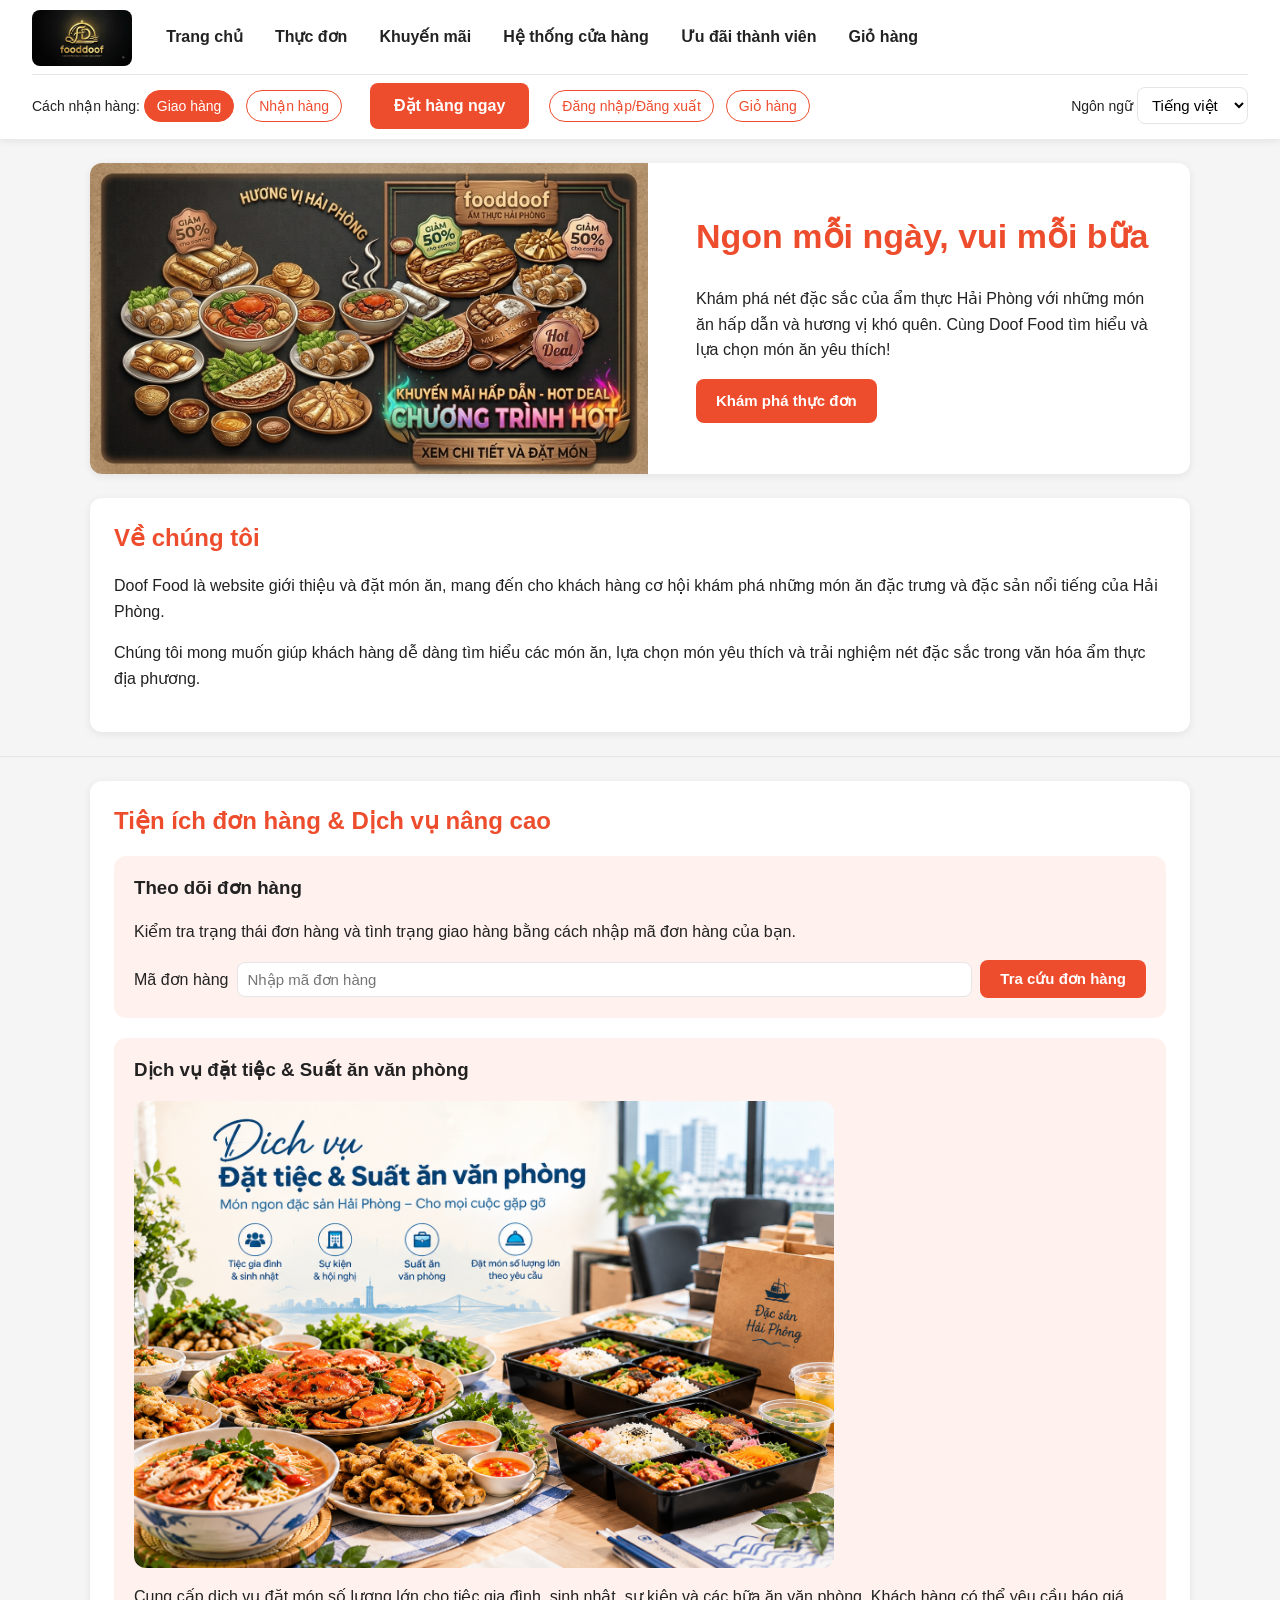
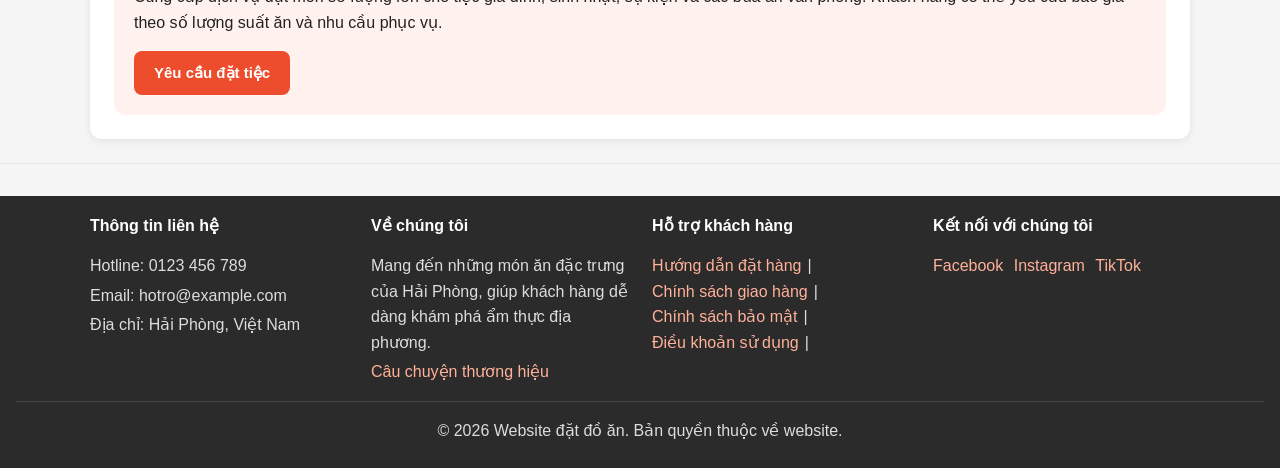
==== commit 33d5ea10: "Sua cach nhan hang, chuyen trang thuc don, them vao gio va voucher/thanh vien" ====
--- a/index.html
+++ b/index.html
@@ -32,12 +32,12 @@
         <hr>
         <div class="fufillment">
             <span>Cách nhận hàng: </span>
-            <a href="#giaohang">Giao hàng</a>
+            <a href="#giaohang" class="active">Giao hàng</a>
             <a href="#nhanhang">Nhận hàng</a>
         </div>
         <br>
         <div class="nut-giaohang">
-            <a href="#dathang">Đặt hàng ngay</a>
+            <a href="thucdon.html">Đặt hàng ngay</a>
         </div>
         <!--Tài khoản và giỏi hàng-->
         <div class="user-action">
@@ -168,6 +168,18 @@
             </p>
         </div>
     </footer>
+    <script>
+        var nutNhan = document.querySelectorAll('.fufillment a');
+        for (var i = 0; i < nutNhan.length; i++) {
+            nutNhan[i].onclick = function (e) {
+                e.preventDefault();
+                for (var j = 0; j < nutNhan.length; j++) {
+                    nutNhan[j].classList.remove('active');
+                }
+                this.classList.add('active');
+            };
+        }
+    </script>
 </body>
 
 </html>
--- a/style.css
+++ b/style.css
@@ -88,7 +88,7 @@
     border: 1px solid var(--main);
     border-radius: 20px;
 }
-.fufillment a:hover, .user-action a:hover { background: var(--main); color: #fff; }
+.fufillment a:hover, .fufillment a.active, .user-action a:hover { background: var(--main); color: #fff; }
 
 .nut-giaohang a {
     display: inline-block;
